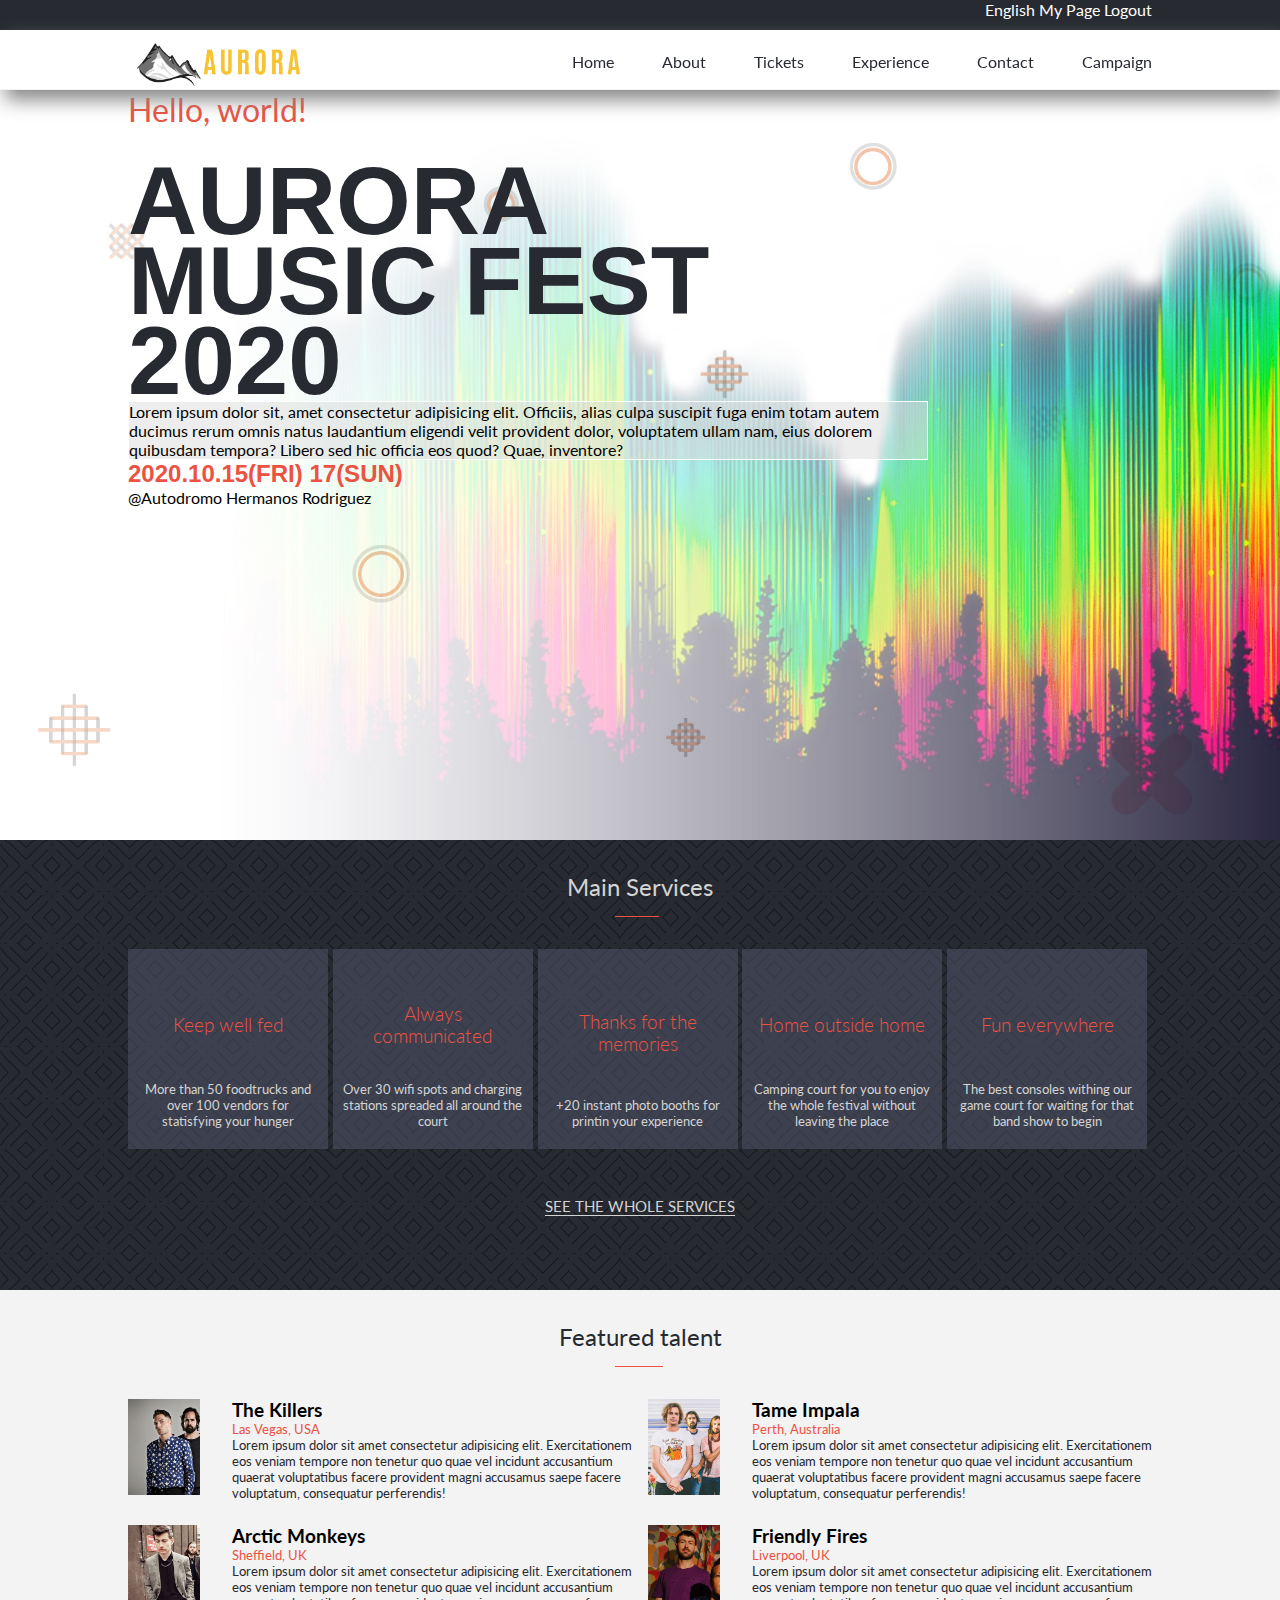
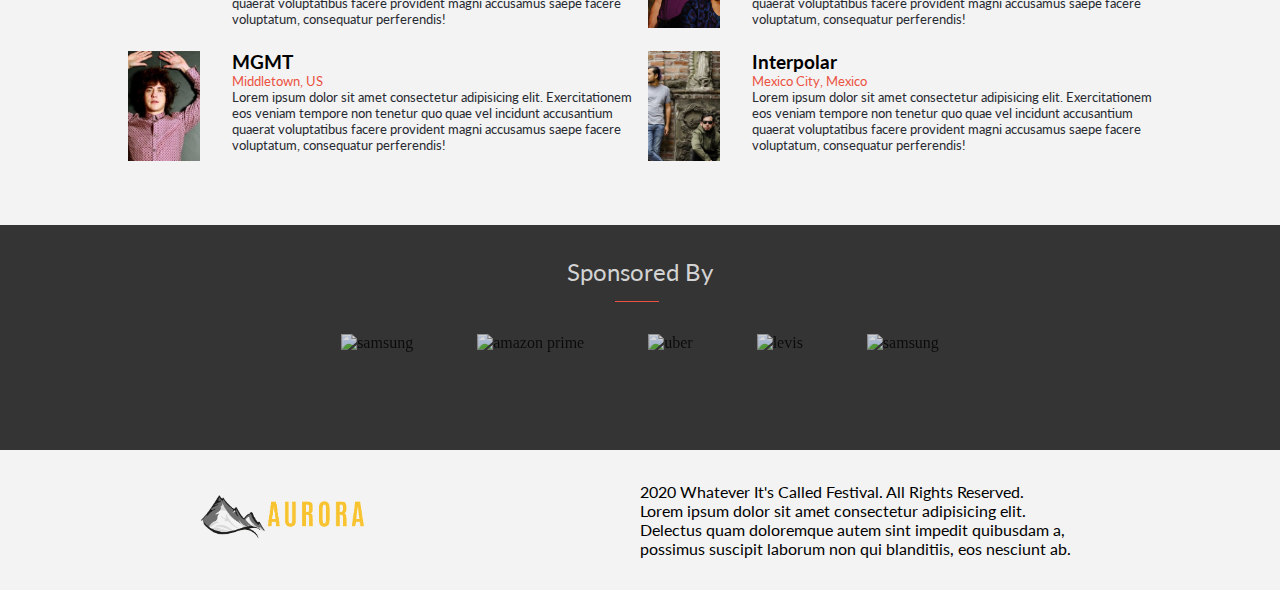
==== index.html @ 554eb553 "Adjusted bands images and sponsors div" ====
<!DOCTYPE html>
<html lang="en">

<head>
  <meta charset="UTF-8">
  <meta name="viewport" content="width=device-width, initial-scale=1.0">
  <link rel="stylesheet" href="https://cdnjs.cloudflare.com/ajax/libs/font-awesome/5.12.1/css/all.min.css"
    integrity="sha256-mmgLkCYLUQbXn0B1SRqzHar6dCnv9oZFPEC1g1cwlkk=" crossorigin="anonymous" />
  <link href="//db.onlinewebfonts.com/c/d14035f6b1afeabafbee4abb2ebf0fc6?family=COCOGOOSE" rel="stylesheet"
    type="text/css" />
  <link href="https://fonts.googleapis.com/css?family=Lato&display=swap" rel="stylesheet">
  <link rel="stylesheet" type="text/css" href="style.css">
  <title>Aurora 2020</title>
</head>

<body>
  <header>
    <div class="head-wrapper">
      <div class="socials">
        <i class="fab fa-facebook-f"></i>
        <i class="fab fa-twitter"></i>
      </div>
      <div class="links">
        <a href="#">English</a>
        <a href="#">My Page</a>
        <a href="#">Logout</a>
      </div>
    </div>
  </header>
  <nav class="navbar">
    <div class="nav-wrapper">
      <div class="logo">
        <img src="img/logo.png" alt="main logo" class="logo-img">
      </div>
      <div class="site-sections">
        <ul class="s-list">
          <li><a href="" class="sl-item">Home</a></li>
          <li><a href="" class="sl-item">About</a></li>
          <li><a href="" class="sl-item">Tickets</a></li>
          <li><a href="" class="sl-item">Experience</a></li>
          <li><a href="" class="sl-item">Contact</a></li>
          <li><a href="" class="sl-item">Campaign</a></li>
        </ul>
      </div>
    </div>
  </nav>
  <main>
    <section class="hero">
      <div class="hero-wrapper">
        <h3>Hello, world!</h3>
        <h1 class="big-text">AURORA MUSIC FEST 2020</h1>
        <div class="exp">
          <p>Lorem ipsum dolor sit, amet consectetur adipisicing elit. Officiis, alias culpa suscipit fuga enim totam
            autem ducimus rerum omnis natus laudantium eligendi velit provident dolor, voluptatem ullam nam, eius
            dolorem quibusdam tempora? Libero sed hic officia eos quod? Quae, inventore?</p>
        </div>
        <div class="date">
          <h2>2020.10.15(FRI) 17(SUN)</h2>
          <p>@Autodromo Hermanos Rodriguez</p>
        </div>
      </div>
    </section>

    <section class="program">
      <h3 class="program-title">Main Services</h3>
      <div class="boxes">
        <div class="box">
          <i class="fas fa-hamburger fa-3x"></i>
          <h3>Keep well fed</h3>
          <p>More than 50 foodtrucks and over 100 vendors for statisfying your hunger</p>
        </div>
        <div class="box">
          <i class="fas fa-wifi fa-3x"></i>
          <h3>Always communicated</h3>
          <p>Over 30 wifi spots and charging stations spreaded all around the court </p>
        </div>
        <div class="box">
          <i class="fas fa-camera-retro fa-3x"></i>
          <h3>Thanks for the memories</h3>
          <p>+20 instant photo booths for printin your experience</p>
        </div>
        <div class="box">
          <i class="fas fa-campground fa-3x"></i>
          <h3>Home outside home</h3>
          <p>Camping court for you to enjoy the whole festival without leaving the place</p>
        </div>
        <div class="box">
          <i class="fas fa-gamepad fa-3x"></i>
          <h3>Fun everywhere</h3>
          <p>The best consoles withing our game court for waiting for that band show to begin</p>
        </div>
      </div>
      <a href="#">SEE THE WHOLE SERVICES</a>
    </section>

    <section class="line-up">
      <div class="lineup-wrapper">
        <h3 class="program-title dark">Featured talent</h3>

        <div class="bands">

          <div class="band">
            <div class="band-imgwrapper">
              <img src="img/band1.jpg" alt="band1" class="band-img">
            </div>

            <div class="band-info">
              <h3>The Killers</h3>
              <p class="toptext">
                Las Vegas, USA
              </p>
              <p class="bottomtext">
                Lorem ipsum dolor sit amet consectetur adipisicing elit. Exercitationem eos veniam tempore non tenetur
                quo
                quae vel incidunt accusantium quaerat voluptatibus facere provident magni accusamus saepe facere
                voluptatum,
                consequatur perferendis!</p>
            </div>
          </div>

          <div class="band">
            <div class="band-imgwrapper">
              <img src="img/band2.jpg" alt="band2" class="band-img">
            </div>
            <div class="band-info">
              <h3>Tame Impala</h3>
              <p class="toptext">
                Perth, Australia
              </p>
              <p class="bottomtext">
                Lorem ipsum dolor sit amet consectetur adipisicing elit. Exercitationem eos veniam tempore non tenetur
                quo
                quae vel incidunt accusantium quaerat voluptatibus facere provident magni accusamus saepe facere
                voluptatum,
                consequatur perferendis!</p>
            </div>
          </div>

          <div class="band">
            <div class="band-imgwrapper">
              <img src="img/band3.jpg" alt="band3" class="band-img">
            </div>
            <div class="band-info">
              <h3>Arctic Monkeys</h3>
              <p class="toptext">
                Sheffield, UK
              </p>
              <p class="bottomtext">
                Lorem ipsum dolor sit amet consectetur adipisicing elit. Exercitationem eos veniam tempore non tenetur
                quo
                quae vel incidunt accusantium quaerat voluptatibus facere provident magni accusamus saepe facere
                voluptatum,
                consequatur perferendis!</p>
            </div>
          </div>

          <div class="band">
            <div class="band-imgwrapper">
              <img src="img/band4.jpg" alt="band4" class="band-img">
            </div>
            <div class="band-info">
              <h3>Friendly Fires</h3>
              <p class="toptext">
                Liverpool, UK
              </p>
              <p class="bottomtext">Lorem ipsum dolor sit amet consectetur adipisicing elit. Exercitationem eos veniam
                tempore non tenetur
                quo
                quae vel incidunt accusantium quaerat voluptatibus facere provident magni accusamus saepe facere
                voluptatum,
                consequatur perferendis!</p>
            </div>
          </div>

          <div class="band">
            <div class="band-imgwrapper">
              <img src="img/band5.jpg" alt="band4" class="band-img">
            </div>
            <div class="band-info">
              <h3>MGMT</h3>
              <p class="toptext">
                Middletown, US
              </p>
              <p class="bottomtext">
                Lorem ipsum dolor sit amet consectetur adipisicing elit. Exercitationem eos veniam tempore non tenetur
                quo
                quae vel incidunt accusantium quaerat voluptatibus facere provident magni accusamus saepe facere
                voluptatum,
                consequatur perferendis!</p>
            </div>
          </div>

          <div class="band">
            <div class="band-imgwrapper">
              <img src="img/band6.jpg" alt="band4" class="band-img">
            </div>
            <div class="band-info">
              <h3>Interpolar</h3>
              <p class="toptext">
                Mexico City, Mexico
              </p>
              <p class="bottomtext">
                Lorem ipsum dolor sit amet consectetur adipisicing elit. Exercitationem eos veniam tempore non tenetur
                quo
                quae vel incidunt accusantium quaerat voluptatibus facere provident magni accusamus saepe facere
                voluptatum,
                consequatur perferendis!</p>
            </div>
          </div>

        </div>

      </div>
    </section>

    <section class="sponsors">
      <div class="sponsors-wrapper">
        <h3 class="program-title">Sponsored By</h3>
        <ul class="sponsors-logos">
          <li><img src="https://cdncc19.s3.amazonaws.com/img/corona-capital-capitulo-10-samsung.png" alt="samsung"
              class="spon-logo"></li>
          <li><img src="https://cdncc19.s3.amazonaws.com/img/corona-capital-capitulo-10-amazon.png" alt="amazon prime"
              class="spon-logo"></li>
          <li><img src="https://cdncc19.s3.amazonaws.com/img/corona-capital-capitulo-10-uber.png" alt="uber"
              class="spon-logo"></li>
          <li><img src="https://cdncc19.s3.amazonaws.com/img/corona-capital-capitulo-10-levis.png" alt="levis"
              class="spon-logo"></li>
          <li><img src="https://cdncc19.s3.amazonaws.com/img/corona-capital-capitulo-10-vans.png" alt="samsung"
              class="spon-logo"></li>
        </ul>
      </div>
    </section>
  </main>

  <footer>
    <div class="footer-box">
      <div class="logo">
        <img src="img/logo.png" alt="main logo" class="logo-img">
      </div>
      <div class="footer-info">
        <p>2020 Whatever It's Called Festival. All Rights Reserved.</p>
        <p>Lorem ipsum dolor sit amet consectetur adipisicing elit. Delectus quam doloremque autem sint impedit
          quibusdam
          a, possimus suscipit laborum non qui blanditiis, eos nesciunt ab.
        </p>
      </div>
    </div>

  </footer>

</body>

</html>
---- style.css ----
@import url(//db.onlinewebfonts.com/c/d14035f6b1afeabafbee4abb2ebf0fc6?family=COCOGOOSE);

@font-face {
  font-family: "COCOGOOSE";
  src: url("//db.onlinewebfonts.com/t/d14035f6b1afeabafbee4abb2ebf0fc6.eot");
  src: url("//db.onlinewebfonts.com/t/d14035f6b1afeabafbee4abb2ebf0fc6.eot?#iefix") format("embedded-opentype"), url("//db.onlinewebfonts.com/t/d14035f6b1afeabafbee4abb2ebf0fc6.woff2") format("woff2"), url("//db.onlinewebfonts.com/t/d14035f6b1afeabafbee4abb2ebf0fc6.woff") format("woff"), url("//db.onlinewebfonts.com/t/d14035f6b1afeabafbee4abb2ebf0fc6.ttf") format("truetype"), url("//db.onlinewebfonts.com/t/d14035f6b1afeabafbee4abb2ebf0fc6.svg#COCOGOOSE") format("svg");
}

*,
*::before,
*::after {
  padding: 0;
  margin: 0;
  box-sizing: border-box;
}

h1,
h2 {
  font-family: COCOGOOSE, sans-serif;
}

h3,
p {
  font-family: 'Lato', sans-serif;
}

a {
  font-family: 'Lato', sans-serif;
  text-decoration: none;
}

ul {
  list-style-type: none;
}

/* https://www.freepik.com/free-photo/hand-crowd-disco_1419713.htm#page=1&query=music%20festival&position=4 */

header {
  background-color: #272a31;
  color: white;
  height: 30px;
}

.head-wrapper {
  width: 80%;
  margin: 0 auto;
  display: flex;
  justify-content: space-between;
  align-items: center;
}

.links a {
  text-decoration: none;
  color: white;
}

/* Navbar */

.navbar {
  background-color: rgb(255, 255, 255);
  height: 60px;
  position: sticky;
  top: 0;
  border-bottom: 1px solid rgb(241, 241, 241);
  box-shadow: 5px 10px 18px #888;
  z-index: 1;
}

.nav-wrapper {
  width: 80%;
  margin: 0 auto;
  display: flex;
  justify-content: space-between;
}

.s-list {
  display: flex;
}

.s-list li {
  margin-left: 3rem;
  margin-top: 1.4rem;
}

.s-list a {
  color: #272a31;
}

.logo {
  width: 180px;
  height: auto;
}

.logo-img {
  width: 100%;
}

/* Hero */

.hero {
  background-image: url(img/hero5.jpg);
  background-repeat: no-repeat;
  background-size: cover;
  background-position: center;
  height: 750px;
}

.hero-wrapper {
  width: 80%;
  height: inherit;
  margin: 0 auto;
}

.hero-wrapper h3 {
  color: #ec5242;
  font-size: 2rem;
  font-weight: 400;
  margin-bottom: 2rem;
}

.big-text {
  color: #272a31;
  font-size: 6rem;
  line-height: 5rem;
  max-width: 700px;
}

.exp {
  border: 1px solid white;
  background-color: rgba(219, 219, 219, 0.5);
  max-width: 800px;
}

.date h2 {
  color: #ec5242;
}

/* Program */

.program {
  background-image: url(img/programbg.jpg);
  min-height: 50vh;
  display: flex;
  flex-direction: column;
  align-items: center;
}

.program a {
  color: #d3d3d3;
  border-bottom: 1px solid #d3d3d3;
  padding-top: 1rem;
  font-size: 15px;
  margin-bottom: 2rem;
}

.program-title {
  color: #d3d3d3;
  padding-bottom: 1rem;
  position: relative;
  font-size: 1.5rem;
  font-weight: 400;
  padding-top: 2rem;
}

.program-title::before {
  content: "";
  position: absolute;
  bottom: 0;
  left: 3rem;
  height: 1px;
  width: 30%;  /* or 100px */
  border-bottom: 1px solid #ec5242;
}

.boxes {
  width: 80%;
  margin: 0 auto;
  display: grid;
  grid-template-columns: repeat(5, 1fr);
  justify-content: space-between;
  padding: 2rem 0;
}

.box {
  display: flex;
  flex-direction: column;
  align-items: center;
  justify-content: space-between;
  text-align: center;
  background-color: rgba(84, 88, 110, 0.5);
  height: 200px;
  max-width: 200px;
  padding: 20px 10px;
}

.box h3 {
  color: #ec5242;
  font-weight: 300;
}

.box i {
  color: white;
}

.box p {
  font-size: 0.8rem;
  color: #d3d3d3;
}

/* Line up */

.line-up {
  background-color: #f3f3f3;
}

.program-title.dark {
  color: #272a31;
}

.program-title.dark::before {
  left: 3.5rem;
}

.lineup-wrapper {
  width: 80%;
  margin: 0 auto;
  display: flex;
  flex-direction: column;
  align-items: center;
  justify-content: space-around;
  padding-bottom: 2rem;
}

.bands {
  padding: 2rem 0;
  display: grid;
  grid-template-columns: 1fr 1fr;
  grid-gap: 1rem;
}

.band {
  display: flex;
  justify-content: space-between;
}

.band-imgwrapper {
  height: 110px;
  width: 100px;
  overflow: hidden;
}

.band-img {
  width: 200%;
}

.band-info {
  max-width: 400px;
  margin-left: 2rem;
}

.toptext {
  color: #ec5242;
  font-size: 0.8rem;
}

.bottomtext {
  color: #272a31;
  font-size: 0.8rem;
}

/* Sponsors */

.sponsors {
  background-color: #353434;
}

.sponsors-wrapper {
  width: 80%;
  margin: 0 auto;
  height: 25vh;
  padding-bottom: 2rem;
  display: flex;
  flex-direction: column;
  align-items: center;
}

.sponsors-logos {
  padding-top: 2rem;
  display: flex;
}

.spon-logo {
  width: 100px;
  filter: opacity(80%);
  margin: 0 2rem;
}

/* Footer */

footer {
  background-color: #f3f3f3;
}

.footer-box {
  width: 70%;
  margin: 0 auto;
  display: flex;
  justify-content: space-between;
  padding: 2rem 0;
}

.footer-info {
  width: 50%;
}
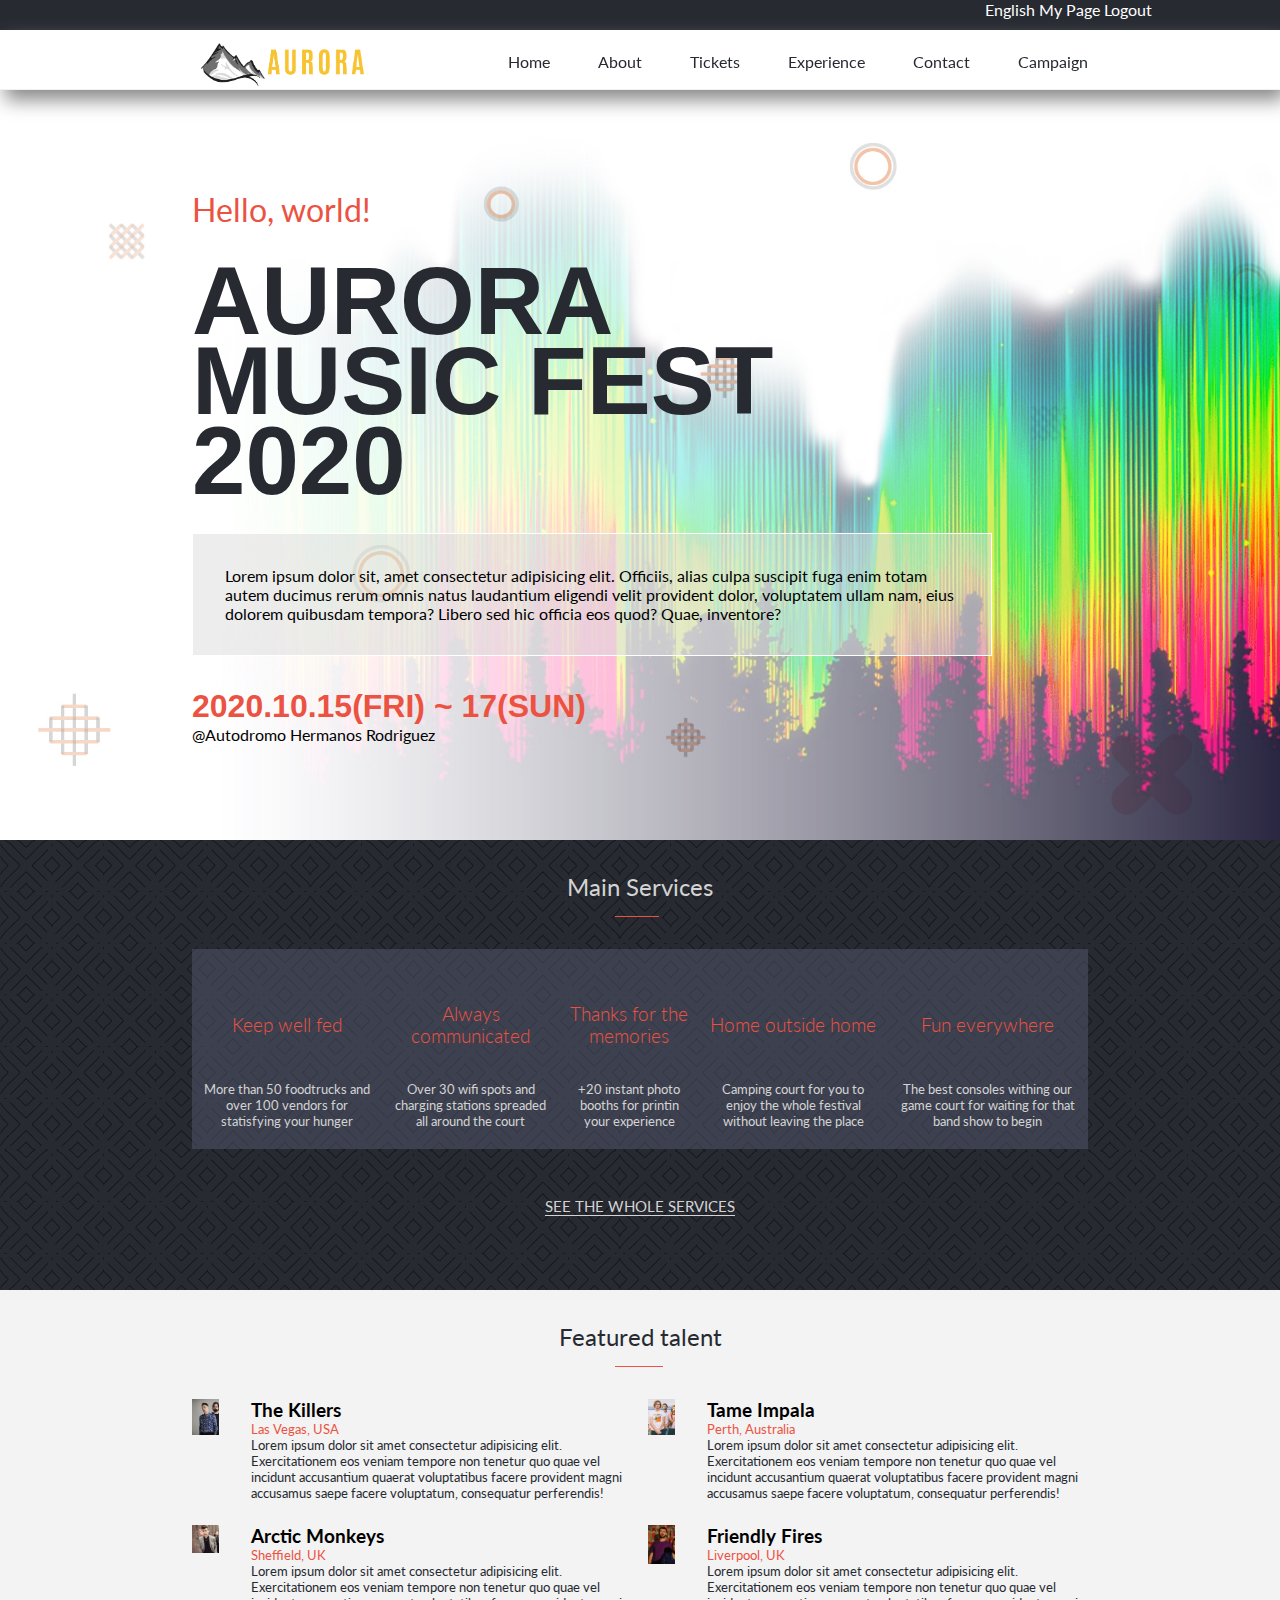
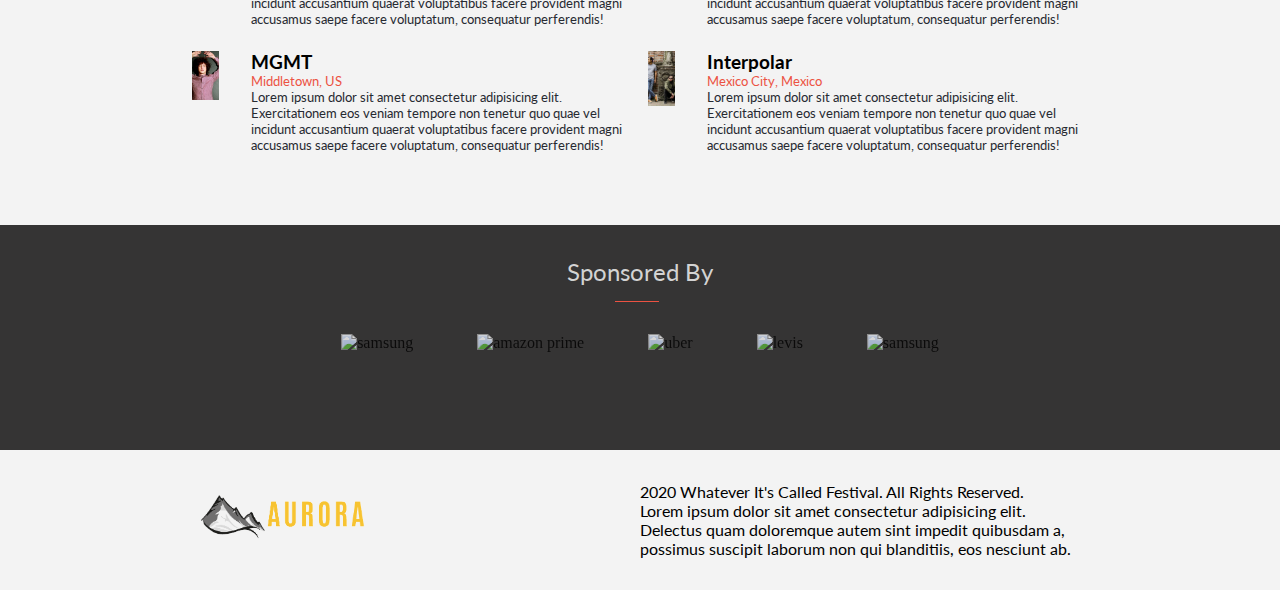
==== commit c9e8e785: "Adjusted hero elements positioning" ====
--- a/index.html
+++ b/index.html
@@ -47,16 +47,18 @@
   <main>
     <section class="hero">
       <div class="hero-wrapper">
-        <h3>Hello, world!</h3>
-        <h1 class="big-text">AURORA MUSIC FEST 2020</h1>
-        <div class="exp">
-          <p>Lorem ipsum dolor sit, amet consectetur adipisicing elit. Officiis, alias culpa suscipit fuga enim totam
-            autem ducimus rerum omnis natus laudantium eligendi velit provident dolor, voluptatem ullam nam, eius
-            dolorem quibusdam tempora? Libero sed hic officia eos quod? Quae, inventore?</p>
-        </div>
-        <div class="date">
-          <h2>2020.10.15(FRI) 17(SUN)</h2>
-          <p>@Autodromo Hermanos Rodriguez</p>
+        <div class="hero-inner">
+          <h3>Hello, world!</h3>
+          <h1 class="big-text">AURORA MUSIC FEST 2020</h1>
+          <div class="exp">
+            <p>Lorem ipsum dolor sit, amet consectetur adipisicing elit. Officiis, alias culpa suscipit fuga enim totam
+              autem ducimus rerum omnis natus laudantium eligendi velit provident dolor, voluptatem ullam nam, eius
+              dolorem quibusdam tempora? Libero sed hic officia eos quod? Quae, inventore?</p>
+          </div>
+          <div class="date">
+            <h2>2020.10.15(FRI) ~ 17(SUN)</h2>
+            <p>@Autodromo Hermanos Rodriguez</p>
+          </div>
         </div>
       </div>
     </section>
--- a/style.css
+++ b/style.css
@@ -67,7 +67,7 @@
 }
 
 .nav-wrapper {
-  width: 80%;
+  width: 70%;
   margin: 0 auto;
   display: flex;
   justify-content: space-between;
@@ -106,9 +106,15 @@
 }
 
 .hero-wrapper {
-  width: 80%;
+  width: 70%;
   height: inherit;
   margin: 0 auto;
+  position: relative;
+}
+
+.hero-inner {
+  position: absolute;
+  bottom: 6rem;
 }
 
 .hero-wrapper h3 {
@@ -119,6 +125,7 @@
 }
 
 .big-text {
+  margin: 2rem 0;
   color: #272a31;
   font-size: 6rem;
   line-height: 5rem;
@@ -129,10 +136,13 @@
   border: 1px solid white;
   background-color: rgba(219, 219, 219, 0.5);
   max-width: 800px;
+  margin: 2rem 0;
+  padding: 2rem;
 }
 
 .date h2 {
   color: #ec5242;
+  font-size: 2rem;
 }
 
 /* Program */
@@ -173,10 +183,9 @@
 }
 
 .boxes {
-  width: 80%;
-  margin: 0 auto;
-  display: grid;
-  grid-template-columns: repeat(5, 1fr);
+  width: 70%;
+  margin: 0 auto;
+  display: flex;
   justify-content: space-between;
   padding: 2rem 0;
 }
@@ -222,7 +231,7 @@
 }
 
 .lineup-wrapper {
-  width: 80%;
+  width: 70%;
   margin: 0 auto;
   display: flex;
   flex-direction: column;
@@ -275,7 +284,7 @@
 }
 
 .sponsors-wrapper {
-  width: 80%;
+  width: 70%;
   margin: 0 auto;
   height: 25vh;
   padding-bottom: 2rem;
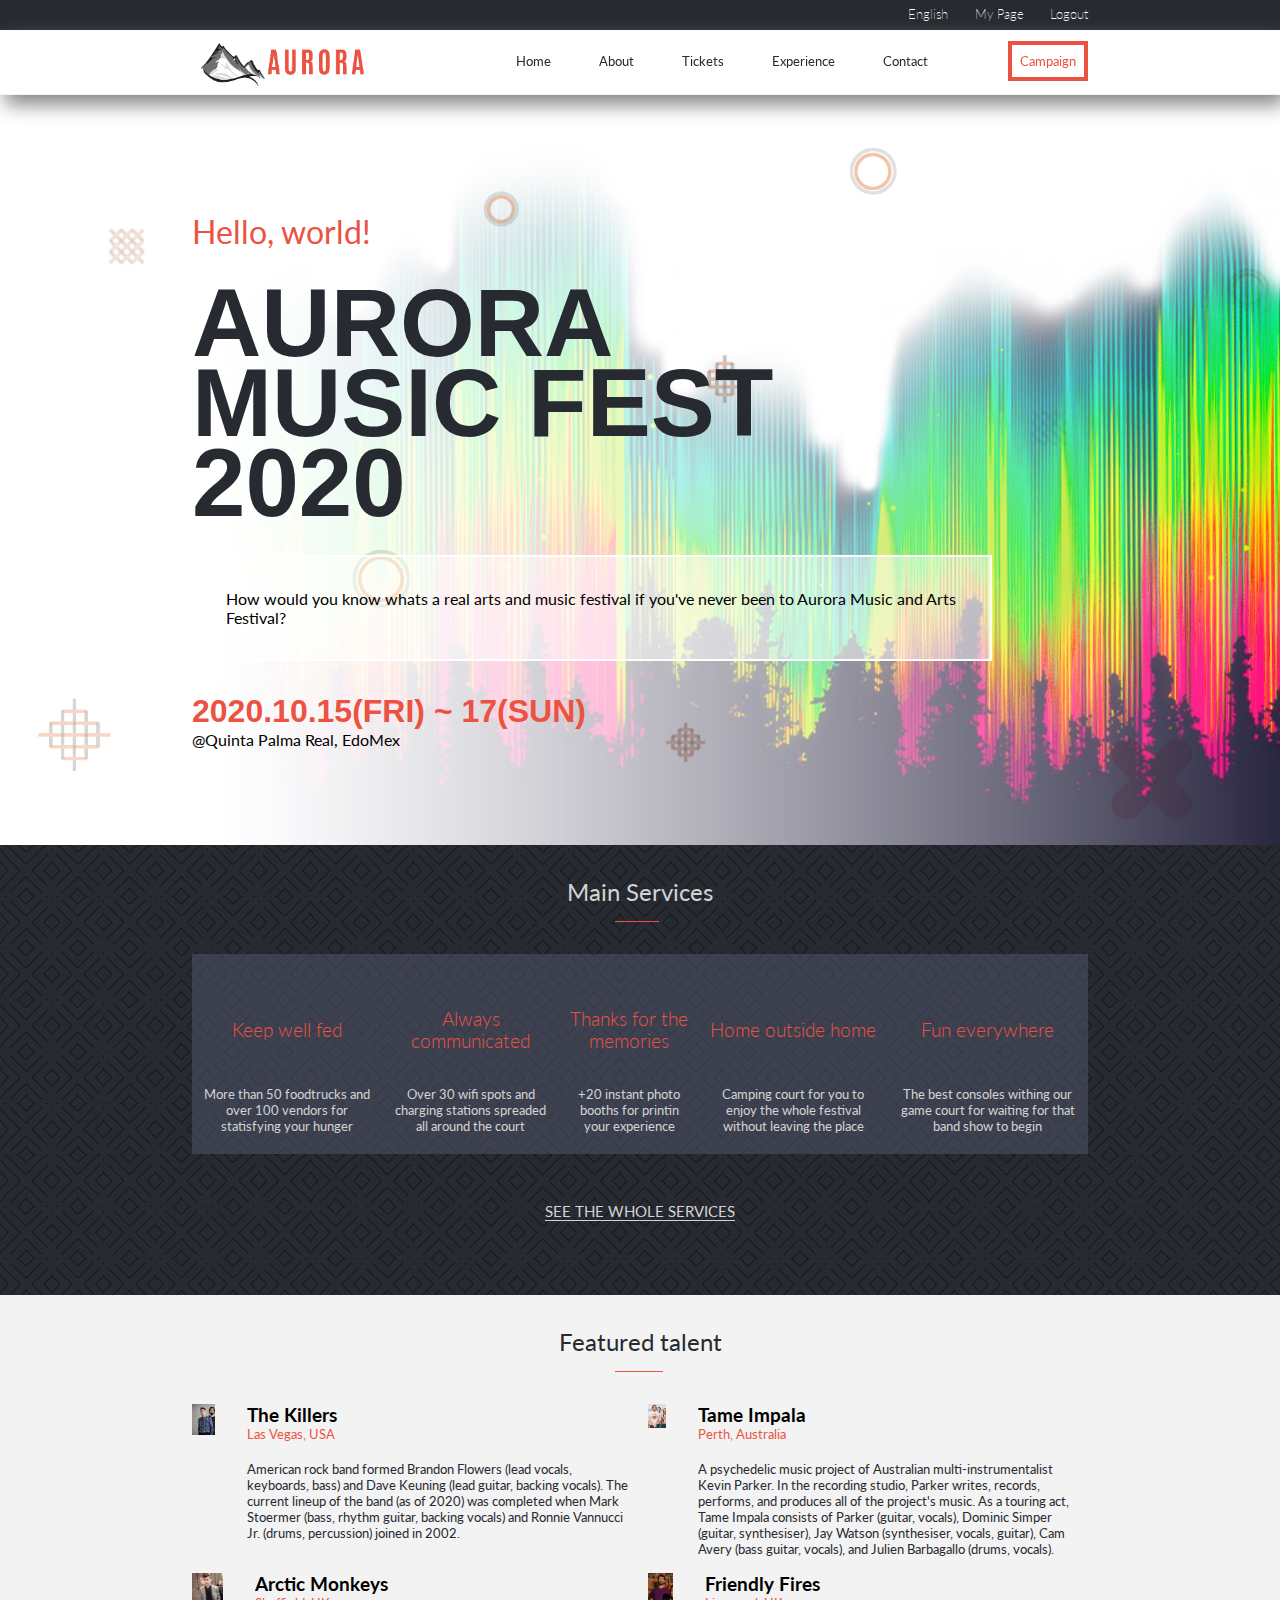
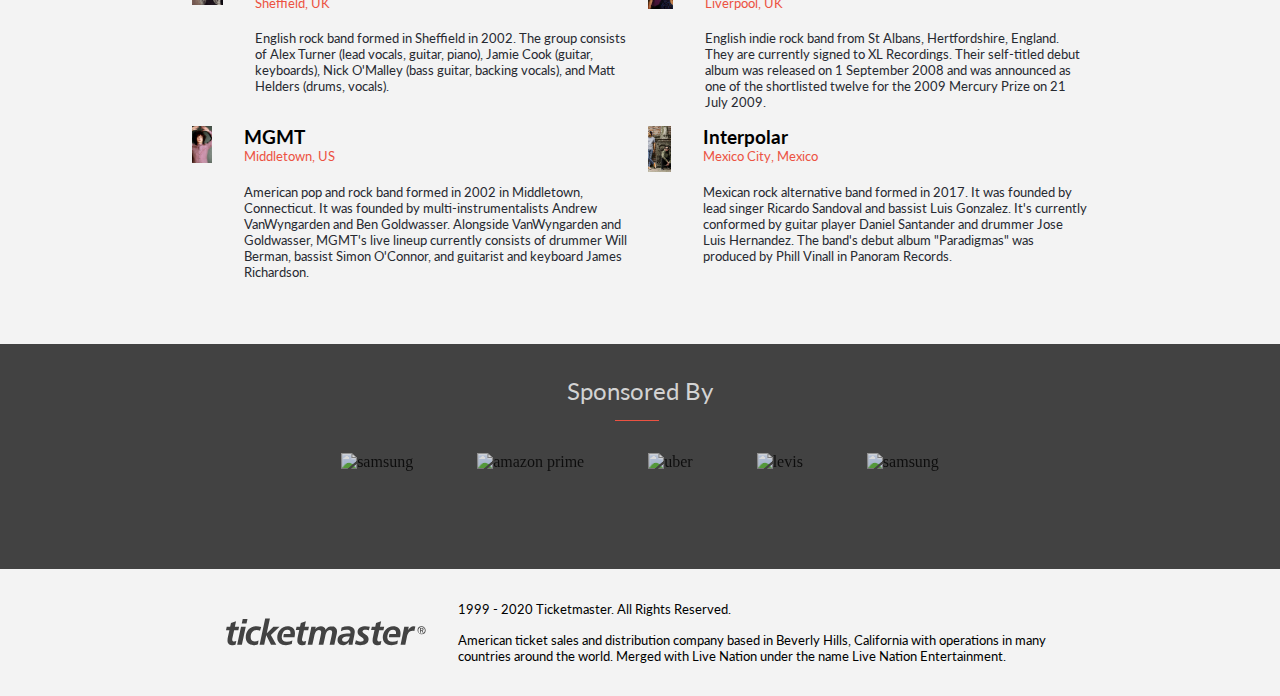
==== commit e7ce22a4: "Finished main page desktop size" ====
--- a/index.html
+++ b/index.html
@@ -16,14 +16,14 @@
 <body>
   <header>
     <div class="head-wrapper">
-      <div class="socials">
-        <i class="fab fa-facebook-f"></i>
-        <i class="fab fa-twitter"></i>
-      </div>
       <div class="links">
         <a href="#">English</a>
         <a href="#">My Page</a>
         <a href="#">Logout</a>
+      </div>
+      <div class="socials">
+        <i class="fab fa-facebook-f"></i>
+        <i class="fab fa-twitter"></i>
       </div>
     </div>
   </header>
@@ -37,9 +37,9 @@
           <li><a href="" class="sl-item">Home</a></li>
           <li><a href="" class="sl-item">About</a></li>
           <li><a href="" class="sl-item">Tickets</a></li>
-          <li><a href="" class="sl-item">Experience</a></li>
-          <li><a href="" class="sl-item">Contact</a></li>
-          <li><a href="" class="sl-item">Campaign</a></li>
+          <li><a href="#" class="sl-item">Experience</a></li>
+          <li><a href="#" class="sl-item">Contact</a></li>
+          <li><a href="#" class="sl-item campaign">Campaign</a></li>
         </ul>
       </div>
     </div>
@@ -51,13 +51,12 @@
           <h3>Hello, world!</h3>
           <h1 class="big-text">AURORA MUSIC FEST 2020</h1>
           <div class="exp">
-            <p>Lorem ipsum dolor sit, amet consectetur adipisicing elit. Officiis, alias culpa suscipit fuga enim totam
-              autem ducimus rerum omnis natus laudantium eligendi velit provident dolor, voluptatem ullam nam, eius
-              dolorem quibusdam tempora? Libero sed hic officia eos quod? Quae, inventore?</p>
+            <p>How would you know whats a real arts and music festival if you've never been to Aurora Music and Arts
+              Festival?</p>
           </div>
           <div class="date">
             <h2>2020.10.15(FRI) ~ 17(SUN)</h2>
-            <p>@Autodromo Hermanos Rodriguez</p>
+            <p>@Quinta Palma Real, EdoMex </p>
           </div>
         </div>
       </div>
@@ -112,11 +111,10 @@
                 Las Vegas, USA
               </p>
               <p class="bottomtext">
-                Lorem ipsum dolor sit amet consectetur adipisicing elit. Exercitationem eos veniam tempore non tenetur
-                quo
-                quae vel incidunt accusantium quaerat voluptatibus facere provident magni accusamus saepe facere
-                voluptatum,
-                consequatur perferendis!</p>
+                American rock band formed Brandon Flowers (lead vocals,
+                keyboards, bass) and Dave Keuning (lead guitar, backing vocals). The current lineup of the band (as of
+                2020) was completed when Mark Stoermer (bass, rhythm guitar, backing vocals) and Ronnie Vannucci Jr.
+                (drums, percussion) joined in 2002.</p>
             </div>
           </div>
 
@@ -130,11 +128,11 @@
                 Perth, Australia
               </p>
               <p class="bottomtext">
-                Lorem ipsum dolor sit amet consectetur adipisicing elit. Exercitationem eos veniam tempore non tenetur
-                quo
-                quae vel incidunt accusantium quaerat voluptatibus facere provident magni accusamus saepe facere
-                voluptatum,
-                consequatur perferendis!</p>
+                A psychedelic music project of Australian multi-instrumentalist Kevin Parker. In the recording
+                studio, Parker writes, records, performs, and produces all of the project's music. As a touring act,
+                Tame Impala consists of Parker (guitar, vocals), Dominic Simper (guitar, synthesiser), Jay Watson
+                (synthesiser, vocals, guitar), Cam Avery (bass guitar, vocals), and Julien Barbagallo (drums, vocals).
+              </p>
             </div>
           </div>
 
@@ -148,11 +146,9 @@
                 Sheffield, UK
               </p>
               <p class="bottomtext">
-                Lorem ipsum dolor sit amet consectetur adipisicing elit. Exercitationem eos veniam tempore non tenetur
-                quo
-                quae vel incidunt accusantium quaerat voluptatibus facere provident magni accusamus saepe facere
-                voluptatum,
-                consequatur perferendis!</p>
+                English rock band formed in Sheffield in 2002. The group consists of Alex Turner (lead vocals, guitar,
+                piano), Jamie Cook (guitar, keyboards), Nick O'Malley (bass guitar, backing vocals), and Matt Helders
+                (drums, vocals).</p>
             </div>
           </div>
 
@@ -165,12 +161,11 @@
               <p class="toptext">
                 Liverpool, UK
               </p>
-              <p class="bottomtext">Lorem ipsum dolor sit amet consectetur adipisicing elit. Exercitationem eos veniam
-                tempore non tenetur
-                quo
-                quae vel incidunt accusantium quaerat voluptatibus facere provident magni accusamus saepe facere
-                voluptatum,
-                consequatur perferendis!</p>
+              <p class="bottomtext">
+                English indie rock band from St Albans, Hertfordshire, England. They are currently signed to XL
+                Recordings. Their self-titled debut album was released on 1 September 2008 and was announced as one
+                of the shortlisted twelve for the 2009 Mercury Prize on 21 July 2009.
+              </p>
             </div>
           </div>
 
@@ -184,11 +179,10 @@
                 Middletown, US
               </p>
               <p class="bottomtext">
-                Lorem ipsum dolor sit amet consectetur adipisicing elit. Exercitationem eos veniam tempore non tenetur
-                quo
-                quae vel incidunt accusantium quaerat voluptatibus facere provident magni accusamus saepe facere
-                voluptatum,
-                consequatur perferendis!</p>
+                American pop and rock band formed in 2002 in Middletown, Connecticut. It was founded by
+                multi-instrumentalists Andrew VanWyngarden and Ben Goldwasser. Alongside VanWyngarden and Goldwasser,
+                MGMT's live lineup currently consists of drummer Will Berman, bassist Simon O'Connor, and guitarist and
+                keyboard James Richardson.</p>
             </div>
           </div>
 
@@ -202,11 +196,10 @@
                 Mexico City, Mexico
               </p>
               <p class="bottomtext">
-                Lorem ipsum dolor sit amet consectetur adipisicing elit. Exercitationem eos veniam tempore non tenetur
-                quo
-                quae vel incidunt accusantium quaerat voluptatibus facere provident magni accusamus saepe facere
-                voluptatum,
-                consequatur perferendis!</p>
+                Mexican rock alternative band formed in 2017. It was founded by lead singer Ricardo Sandoval and bassist Luis Gonzalez.
+                It's currently conformed by guitar player Daniel Santander and drummer Jose Luis Hernandez. The band's debut album "Paradigmas" was
+                produced by Phill Vinall in Panoram Records.
+              </p>
             </div>
           </div>
 
@@ -236,14 +229,16 @@
 
   <footer>
     <div class="footer-box">
-      <div class="logo">
-        <img src="img/logo.png" alt="main logo" class="logo-img">
+      <div class="footer-logo">
+        <svg xmlns="http://www.w3.org/2000/svg" viewBox="0 0 135 24">
+          <path
+            d="M41.57 6.27c-4.02 0-6.97 3.63-6.97 7.4 0 3.62 2.38 5.32 5.9 5.32 1.3 0 2.66-.3 3.9-.68l.4-2.5a8.98 8.98 0 0 1-3.75.86c-2.04 0-3.23-.71-3.39-2.62l-.02-.34v-.1a6.46 6.46 0 0 1 .52-2.41c.61-1.55 1.48-2.62 3.36-2.62 1.33 0 2.02.73 2.02 2.03 0 .28-.02.54-.07.83H39.1a7.57 7.57 0 0 0-.34 2.17h7.5c.2-.9.32-1.8.32-2.72 0-3.09-2-4.62-5.02-4.62zm-5.4.28h-4.15l-4.44 4.41h-.05L29.65 1h-3.19l-3.78 17.7h3.11l1.38-6.44h.05l3.16 6.45h3.6l-3.7-6.62 5.88-5.54zm15.16 8.8a5 5 0 0 1 .15-1.18l1.16-5.3h2.86l.5-2.32h-2.86l.79-3.61-3.42 1.1-.55 2.5h-2.3l-.51 2.32h2.3l-.9 4.11c-.2.97-.4 1.89-.4 2.83 0 2.34 1.52 3.2 3.69 3.2.54 0 1.16-.18 1.7-.3l.56-2.45a4.28 4.28 0 0 1-1.55.28c-.72 0-1.22-.44-1.22-1.18zm-47.14 0c0-.47.07-.9.14-1.18l1.16-5.3h2.86l.5-2.32H5.99l.79-3.61-3.43 1.1-.54 2.5H.5L0 8.87h2.3l-.9 4.11c-.21.97-.4 1.89-.4 2.83C1 18.14 2.52 19 4.69 19c.54 0 1.16-.18 1.7-.3l.56-2.45a4.27 4.27 0 0 1-1.55.28c-.71 0-1.22-.44-1.22-1.18zm12.48-1.98c0-2.29 1.42-4.65 3.97-4.65.88 0 1.7.21 2.33.62l.78-2.6a11.4 11.4 0 0 0-3.19-.47c-4.4 0-7.22 3.23-7.22 7.48 0 3.14 2.04 5.24 5.2 5.24 1.05 0 2.1-.1 3.07-.57l.36-2.5c-.83.4-1.81.61-2.6.61-2.18 0-2.7-1.58-2.7-3.16zM14.5 1.31h-3.19l-.67 3.02h3.2l.66-3.02zm-4.36 5.24L7.54 18.7h3.19l2.61-12.16h-3.19zm72.06-.27c-1.43 0-2.81.26-4.17.73l-.45 2.53a9.48 9.48 0 0 1 4.02-.95c1.12 0 2.45.35 2.45 1.58 0 .36 0 .71-.1 1.04h-1.11c-3 0-7.52.3-7.52 4.32 0 2.24 1.57 3.47 3.78 3.47 1.76 0 2.86-.78 3.95-2.15h.05l-.33 1.87h2.68c.29-2.3 1.5-7.06 1.5-8.7 0-2.85-2.3-3.74-4.75-3.74zM80 16.68c-.82 0-1.62-.42-1.62-1.27 0-2.05 2.56-2.31 4.1-2.31h1.13c-.5 1.96-1.24 3.58-3.61 3.58zM71.6 6.27c-1.72 0-3.5.73-4.31 2.31h-.05c-.17-1.47-1.67-2.31-3.12-2.31-1.5 0-2.9.66-3.75 1.9h-.05l.29-1.62h-2.98l-.26 1.35-2.23 10.8h3.18l1.26-5.78c.4-1.63 1-4.2 3.16-4.2.82 0 1.5.57 1.5 1.46 0 .74-.23 1.87-.4 2.6l-1.28 5.93h3.18L67 12.92c.4-1.65.95-4.2 3.17-4.2.8 0 1.5.57 1.5 1.46 0 .74-.24 1.87-.4 2.6l-1.3 5.93h3.2l1.27-5.81c.27-1 .55-2.22.55-3.3a3.4 3.4 0 0 0-3.4-3.33zm41.24 0c-4.02 0-6.97 3.63-6.97 7.4 0 3.62 2.38 5.32 5.9 5.32 1.3 0 2.66-.3 3.9-.68l.4-2.5a9 9 0 0 1-3.75.86c-2.04 0-3.23-.71-3.38-2.62-.01-.12-.03-.22-.03-.34v-.1c.02-.84.2-1.66.53-2.41.6-1.55 1.47-2.62 3.35-2.62 1.33 0 2.02.73 2.02 2.03 0 .28-.02.54-.07.83h-4.36a7.57 7.57 0 0 0-.34 2.17h7.5c.2-.9.32-1.8.32-2.72 0-3.09-2-4.62-5.02-4.62zm10.18 2.57h-.05l.43-2.3h-3.05l-.28 1.64-2.19 10.53h3.19l1.14-5.46c.4-1.96 1.5-3.96 3.76-3.96.4 0 .85.07 1.2.19l.68-3.1a4.9 4.9 0 0 0-1.22-.11c-1.47 0-3.04 1.25-3.61 2.57zm-20.87 6.51c0-.47.07-.9.14-1.18l1.17-5.3h2.85l.5-2.32h-2.85l.78-3.61-3.42 1.1-.55 2.5h-2.3l-.5 2.32h2.3l-.9 4.11c-.22.97-.4 1.89-.4 2.83 0 2.34 1.52 3.2 3.68 3.2.55 0 1.17-.18 1.71-.3l.55-2.45c-.4.17-.98.28-1.55.28-.71 0-1.21-.44-1.21-1.18zm-13.31-5.21c0 3.04 4.13 3.23 4.13 5.2 0 .98-1.12 1.33-2.19 1.33a6.01 6.01 0 0 1-3.04-.94l-.7 2.53a8.8 8.8 0 0 0 3.74.73c2.74 0 5.52-.95 5.52-4.1 0-2.98-4.14-3.55-4.14-5.08 0-.97 1.19-1.23 2.14-1.23.9 0 1.79.26 2.13.44l.69-2.38a13.27 13.27 0 0 0-2.98-.37c-2.53 0-5.3 1.01-5.3 3.87zm43.23-3.86A2.74 2.74 0 0 0 129.33 9c0 1.5 1.23 2.72 2.74 2.72A2.73 2.73 0 0 0 134.81 9c0-1.5-1.23-2.72-2.74-2.72zm.01 5.04A2.23 2.23 0 0 1 129.86 9c0-1.3.95-2.31 2.22-2.31 1.26 0 2.21 1.01 2.21 2.31s-.95 2.32-2.2 2.32zm1.28-3.02c0-.6-.36-.9-1.1-.9h-1.23v3.2h.52V9.17h.44l.9 1.41h.55l-.91-1.4c.5 0 .83-.38.83-.89zm-1.81.48V7.8h.62c.34 0 .66.1.66.47 0 .41-.26.5-.66.5h-.62z" />
+        </svg>
       </div>
       <div class="footer-info">
-        <p>2020 Whatever It's Called Festival. All Rights Reserved.</p>
-        <p>Lorem ipsum dolor sit amet consectetur adipisicing elit. Delectus quam doloremque autem sint impedit
-          quibusdam
-          a, possimus suscipit laborum non qui blanditiis, eos nesciunt ab.
+        <p>1999 - 2020 Ticketmaster. All Rights Reserved.</p><br>
+        <p>American ticket sales and distribution company based in Beverly Hills, California with operations in many
+          countries around the world. Merged with Live Nation under the name Live Nation Entertainment.
         </p>
       </div>
     </div>
--- a/style.css
+++ b/style.css
@@ -42,23 +42,39 @@
 }
 
 .head-wrapper {
-  width: 80%;
-  margin: 0 auto;
-  display: flex;
-  justify-content: space-between;
-  align-items: center;
+  width: 70%;
+  margin: 0 auto;
+  padding-top: 0.4rem;
 }
 
 .links a {
   text-decoration: none;
   color: white;
+  font-size: 0.8rem;
+  font-weight: 200;
+}
+
+.socials {
+  float: right;
+  margin: 0 2rem;
+}
+
+.socials i {
+  padding: 0 5px;
+}
+
+.links {
+  width: 180px;
+  float: right;
+  display: flex;
+  justify-content: space-between;
 }
 
 /* Navbar */
 
 .navbar {
   background-color: rgb(255, 255, 255);
-  height: 60px;
+  height: 65px;
   position: sticky;
   top: 0;
   border-bottom: 1px solid rgb(241, 241, 241);
@@ -84,6 +100,14 @@
 
 .s-list a {
   color: #272a31;
+  font-size: 0.8rem;
+}
+
+.sl-item.campaign {
+  border: 4px solid #ec5242;
+  color: #ec5242;
+  padding: 8px;
+  margin-left: 2rem;
 }
 
 .logo {
@@ -133,8 +157,8 @@
 }
 
 .exp {
-  border: 1px solid white;
-  background-color: rgba(219, 219, 219, 0.5);
+  border: 2px solid white;
+  background-color: rgba(255, 255, 255, 0.5);
   max-width: 800px;
   margin: 2rem 0;
   padding: 2rem;
@@ -253,7 +277,7 @@
 }
 
 .band-imgwrapper {
-  height: 110px;
+  height: 120px;
   width: 100px;
   overflow: hidden;
 }
@@ -275,12 +299,13 @@
 .bottomtext {
   color: #272a31;
   font-size: 0.8rem;
+  padding-top: 1.2rem;
 }
 
 /* Sponsors */
 
 .sponsors {
-  background-color: #353434;
+  background-color: #424242;
 }
 
 .sponsors-wrapper {
@@ -299,7 +324,7 @@
 }
 
 .spon-logo {
-  width: 100px;
+  width: 150px;
   filter: opacity(80%);
   margin: 0 2rem;
 }
@@ -314,10 +339,18 @@
   width: 70%;
   margin: 0 auto;
   display: flex;
-  justify-content: space-between;
+  justify-content: center;
   padding: 2rem 0;
 }
 
+.footer-logo {
+  padding-top: 1rem;
+  width: 200px;
+  fill: #424242;
+}
+
 .footer-info {
-  width: 50%;
-}
+  width: 70%;
+  padding-left: 2rem;
+  font-size: 0.8rem;
+}
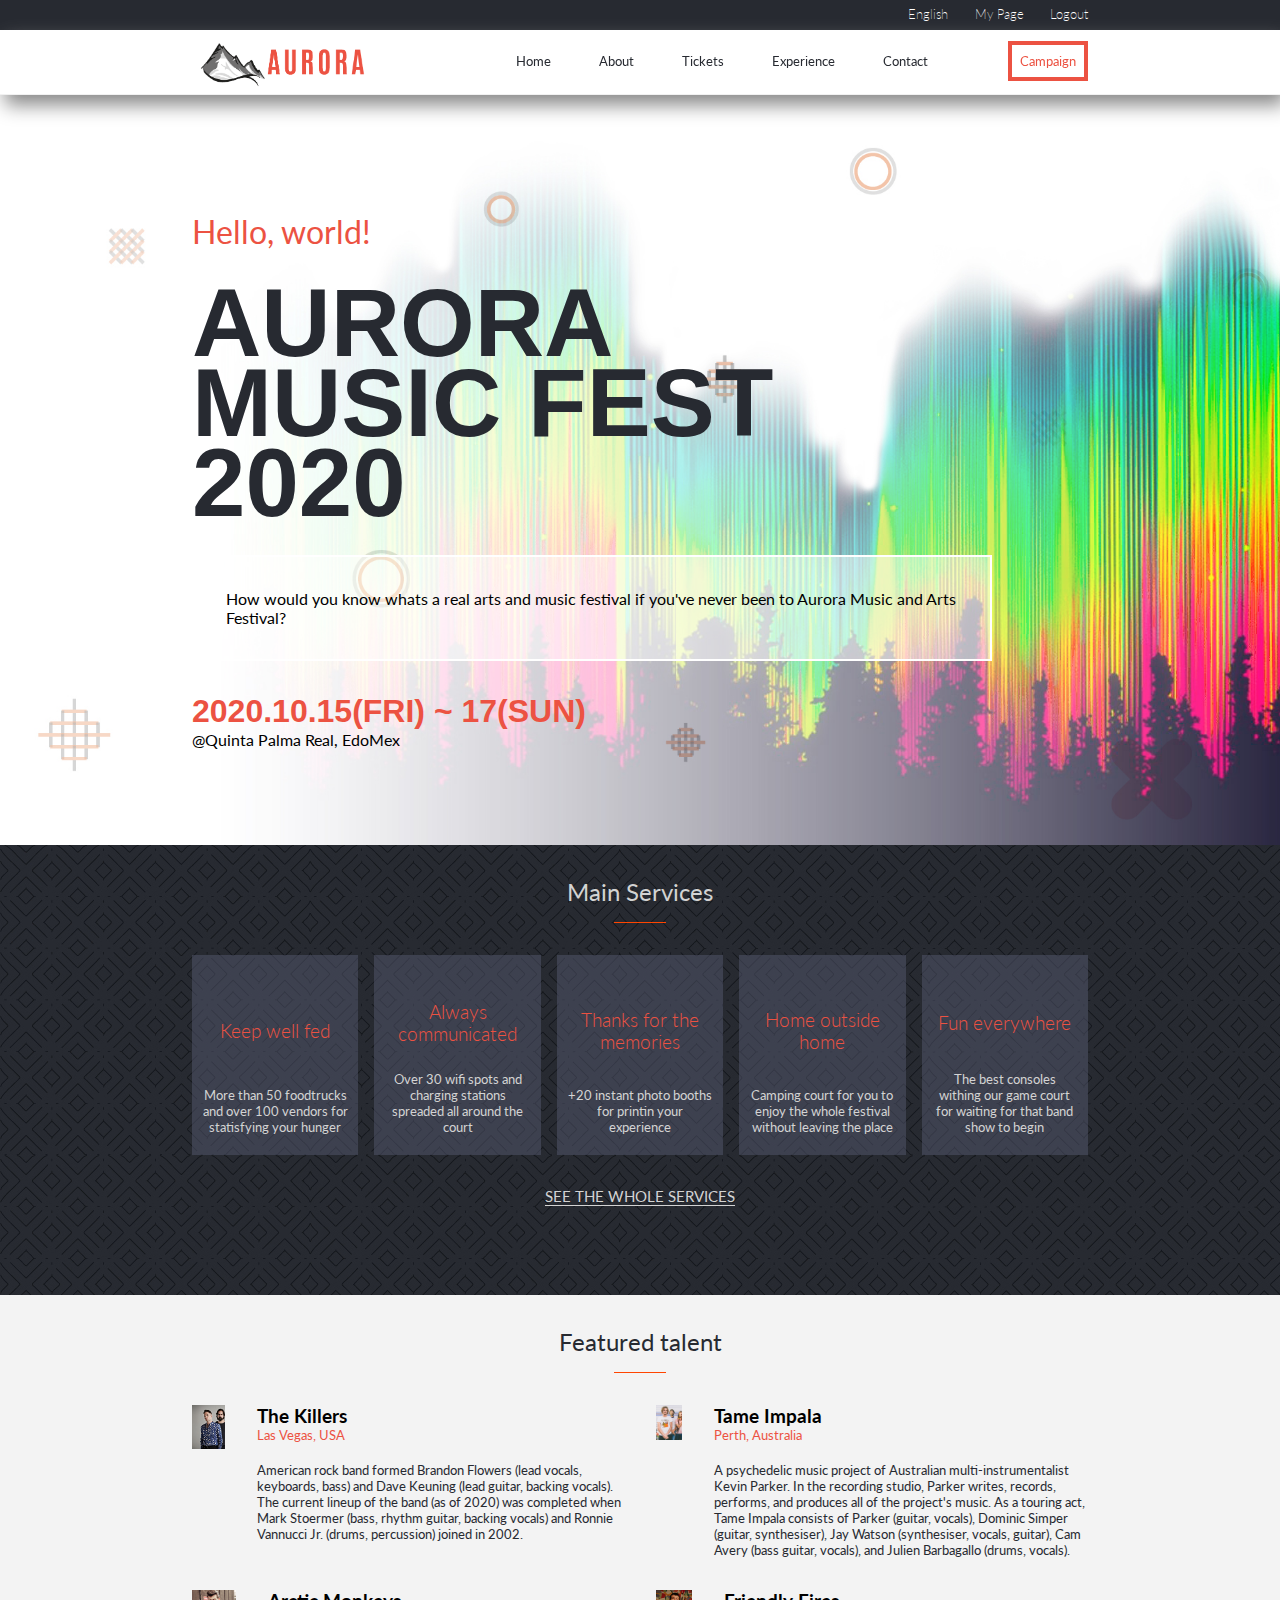
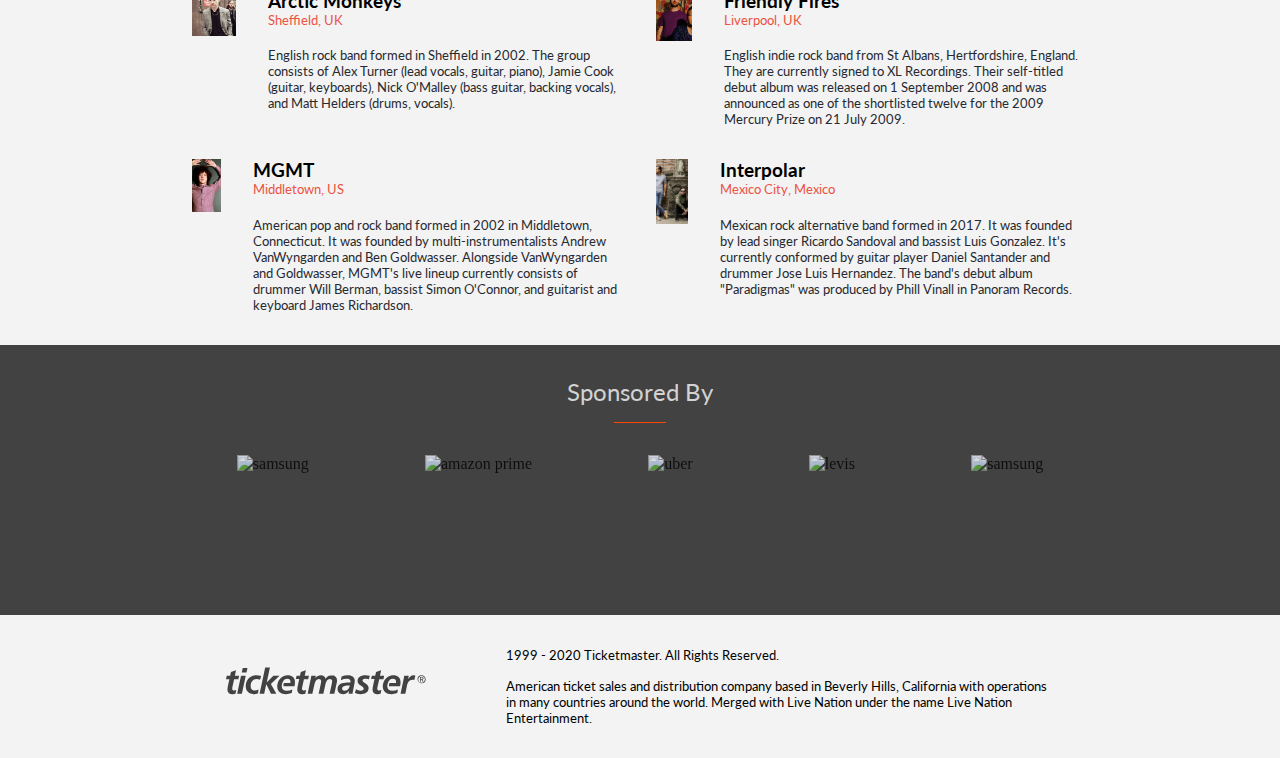
==== commit 1685f776: "Adjustet titles underline" ====
--- a/index.html
+++ b/index.html
@@ -63,7 +63,10 @@
     </section>
 
     <section class="program">
-      <h3 class="program-title">Main Services</h3>
+      <div class="title-wrapper">
+        <h3 class="program-title">Main Services</h3>
+        <div class="bottomline"></div>
+      </div>
       <div class="boxes">
         <div class="box">
           <i class="fas fa-hamburger fa-3x"></i>
@@ -91,138 +94,159 @@
           <p>The best consoles withing our game court for waiting for that band show to begin</p>
         </div>
       </div>
-      <a href="#">SEE THE WHOLE SERVICES</a>
+      <div class="see-more">
+        <a href="#">SEE THE WHOLE SERVICES</a>
+      </div>
     </section>
 
     <section class="line-up">
+      <div class="title-wrapper">
+        <h3 class="program-title dark">Featured talent</h3>
+        <div class="bottomline"></div>
+      </div>
+
       <div class="lineup-wrapper">
-        <h3 class="program-title dark">Featured talent</h3>
-
-        <div class="bands">
-
-          <div class="band">
-            <div class="band-imgwrapper">
-              <img src="img/band1.jpg" alt="band1" class="band-img">
-            </div>
-
-            <div class="band-info">
-              <h3>The Killers</h3>
-              <p class="toptext">
-                Las Vegas, USA
-              </p>
-              <p class="bottomtext">
-                American rock band formed Brandon Flowers (lead vocals,
-                keyboards, bass) and Dave Keuning (lead guitar, backing vocals). The current lineup of the band (as of
-                2020) was completed when Mark Stoermer (bass, rhythm guitar, backing vocals) and Ronnie Vannucci Jr.
-                (drums, percussion) joined in 2002.</p>
-            </div>
-          </div>
-
-          <div class="band">
-            <div class="band-imgwrapper">
-              <img src="img/band2.jpg" alt="band2" class="band-img">
-            </div>
-            <div class="band-info">
-              <h3>Tame Impala</h3>
-              <p class="toptext">
-                Perth, Australia
-              </p>
-              <p class="bottomtext">
-                A psychedelic music project of Australian multi-instrumentalist Kevin Parker. In the recording
-                studio, Parker writes, records, performs, and produces all of the project's music. As a touring act,
-                Tame Impala consists of Parker (guitar, vocals), Dominic Simper (guitar, synthesiser), Jay Watson
-                (synthesiser, vocals, guitar), Cam Avery (bass guitar, vocals), and Julien Barbagallo (drums, vocals).
-              </p>
-            </div>
-          </div>
-
-          <div class="band">
-            <div class="band-imgwrapper">
-              <img src="img/band3.jpg" alt="band3" class="band-img">
-            </div>
-            <div class="band-info">
-              <h3>Arctic Monkeys</h3>
-              <p class="toptext">
-                Sheffield, UK
-              </p>
-              <p class="bottomtext">
-                English rock band formed in Sheffield in 2002. The group consists of Alex Turner (lead vocals, guitar,
-                piano), Jamie Cook (guitar, keyboards), Nick O'Malley (bass guitar, backing vocals), and Matt Helders
-                (drums, vocals).</p>
-            </div>
-          </div>
-
-          <div class="band">
-            <div class="band-imgwrapper">
-              <img src="img/band4.jpg" alt="band4" class="band-img">
-            </div>
-            <div class="band-info">
-              <h3>Friendly Fires</h3>
-              <p class="toptext">
-                Liverpool, UK
-              </p>
-              <p class="bottomtext">
-                English indie rock band from St Albans, Hertfordshire, England. They are currently signed to XL
-                Recordings. Their self-titled debut album was released on 1 September 2008 and was announced as one
-                of the shortlisted twelve for the 2009 Mercury Prize on 21 July 2009.
-              </p>
-            </div>
-          </div>
-
-          <div class="band">
-            <div class="band-imgwrapper">
-              <img src="img/band5.jpg" alt="band4" class="band-img">
-            </div>
-            <div class="band-info">
-              <h3>MGMT</h3>
-              <p class="toptext">
-                Middletown, US
-              </p>
-              <p class="bottomtext">
-                American pop and rock band formed in 2002 in Middletown, Connecticut. It was founded by
-                multi-instrumentalists Andrew VanWyngarden and Ben Goldwasser. Alongside VanWyngarden and Goldwasser,
-                MGMT's live lineup currently consists of drummer Will Berman, bassist Simon O'Connor, and guitarist and
-                keyboard James Richardson.</p>
-            </div>
-          </div>
-
-          <div class="band">
-            <div class="band-imgwrapper">
-              <img src="img/band6.jpg" alt="band4" class="band-img">
-            </div>
-            <div class="band-info">
-              <h3>Interpolar</h3>
-              <p class="toptext">
-                Mexico City, Mexico
-              </p>
-              <p class="bottomtext">
-                Mexican rock alternative band formed in 2017. It was founded by lead singer Ricardo Sandoval and bassist Luis Gonzalez.
-                It's currently conformed by guitar player Daniel Santander and drummer Jose Luis Hernandez. The band's debut album "Paradigmas" was
-                produced by Phill Vinall in Panoram Records.
-              </p>
-            </div>
-          </div>
-
-        </div>
+
+        <div class="band">
+          <div class="band-imgwrapper">
+            <img src="img/band1.jpg" alt="band1" class="band-img">
+          </div>
+
+          <div class="band-info">
+            <h3>The Killers</h3>
+            <p class="toptext">
+              Las Vegas, USA
+            </p>
+            <p class="bottomtext">
+              American rock band formed Brandon Flowers (lead vocals,
+              keyboards, bass) and Dave Keuning (lead guitar, backing vocals). The current lineup of the band (as of
+              2020) was completed when Mark Stoermer (bass, rhythm guitar, backing vocals) and Ronnie Vannucci Jr.
+              (drums, percussion) joined in 2002.</p>
+          </div>
+        </div>
+
+        <div class="band">
+          <div class="band-imgwrapper">
+            <img src="img/band2.jpg" alt="band2" class="band-img">
+          </div>
+          <div class="band-info">
+            <h3>Tame Impala</h3>
+            <p class="toptext">
+              Perth, Australia
+            </p>
+            <p class="bottomtext">
+              A psychedelic music project of Australian multi-instrumentalist Kevin Parker. In the recording
+              studio, Parker writes, records, performs, and produces all of the project's music. As a touring act,
+              Tame Impala consists of Parker (guitar, vocals), Dominic Simper (guitar, synthesiser), Jay Watson
+              (synthesiser, vocals, guitar), Cam Avery (bass guitar, vocals), and Julien Barbagallo (drums, vocals).
+            </p>
+          </div>
+        </div>
+
+        <div class="band">
+          <div class="band-imgwrapper">
+            <img src="img/band3.jpg" alt="band3" class="band-img">
+          </div>
+          <div class="band-info">
+            <h3>Arctic Monkeys</h3>
+            <p class="toptext">
+              Sheffield, UK
+            </p>
+            <p class="bottomtext">
+              English rock band formed in Sheffield in 2002. The group consists of Alex Turner (lead vocals, guitar,
+              piano), Jamie Cook (guitar, keyboards), Nick O'Malley (bass guitar, backing vocals), and Matt Helders
+              (drums, vocals).</p>
+          </div>
+        </div>
+
+        <div class="band">
+          <div class="band-imgwrapper">
+            <img src="img/band4.jpg" alt="band4" class="band-img">
+          </div>
+          <div class="band-info">
+            <h3>Friendly Fires</h3>
+            <p class="toptext">
+              Liverpool, UK
+            </p>
+            <p class="bottomtext">
+              English indie rock band from St Albans, Hertfordshire, England. They are currently signed to XL
+              Recordings. Their self-titled debut album was released on 1 September 2008 and was announced as one
+              of the shortlisted twelve for the 2009 Mercury Prize on 21 July 2009.
+            </p>
+          </div>
+        </div>
+
+        <div class="band">
+          <div class="band-imgwrapper">
+            <img src="img/band5.jpg" alt="band4" class="band-img">
+          </div>
+          <div class="band-info">
+            <h3>MGMT</h3>
+            <p class="toptext">
+              Middletown, US
+            </p>
+            <p class="bottomtext">
+              American pop and rock band formed in 2002 in Middletown, Connecticut. It was founded by
+              multi-instrumentalists Andrew VanWyngarden and Ben Goldwasser. Alongside VanWyngarden and Goldwasser,
+              MGMT's live lineup currently consists of drummer Will Berman, bassist Simon O'Connor, and guitarist and
+              keyboard James Richardson.</p>
+          </div>
+        </div>
+
+        <div class="band">
+          <div class="band-imgwrapper">
+            <img src="img/band6.jpg" alt="band4" class="band-img">
+          </div>
+          <div class="band-info">
+            <h3>Interpolar</h3>
+            <p class="toptext">
+              Mexico City, Mexico
+            </p>
+            <p class="bottomtext">
+              Mexican rock alternative band formed in 2017. It was founded by lead singer Ricardo Sandoval and bassist
+              Luis Gonzalez.
+              It's currently conformed by guitar player Daniel Santander and drummer Jose Luis Hernandez. The band's
+              debut album "Paradigmas" was
+              produced by Phill Vinall in Panoram Records.
+            </p>
+          </div>
+        </div>
+
+
 
       </div>
     </section>
 
     <section class="sponsors">
+      <div class="title-wrapper">
+        <h3 class="program-title">Sponsored By</h3>
+        <div class="bottomline"></div>
+      </div>
+
       <div class="sponsors-wrapper">
-        <h3 class="program-title">Sponsored By</h3>
-        <ul class="sponsors-logos">
-          <li><img src="https://cdncc19.s3.amazonaws.com/img/corona-capital-capitulo-10-samsung.png" alt="samsung"
-              class="spon-logo"></li>
-          <li><img src="https://cdncc19.s3.amazonaws.com/img/corona-capital-capitulo-10-amazon.png" alt="amazon prime"
-              class="spon-logo"></li>
-          <li><img src="https://cdncc19.s3.amazonaws.com/img/corona-capital-capitulo-10-uber.png" alt="uber"
-              class="spon-logo"></li>
-          <li><img src="https://cdncc19.s3.amazonaws.com/img/corona-capital-capitulo-10-levis.png" alt="levis"
-              class="spon-logo"></li>
-          <li><img src="https://cdncc19.s3.amazonaws.com/img/corona-capital-capitulo-10-vans.png" alt="samsung"
-              class="spon-logo"></li>
-        </ul>
+
+        <div class="sponsors-logos">
+          <div class="sp-container">
+            <img src="https://cdncc19.s3.amazonaws.com/img/corona-capital-capitulo-10-samsung.png" alt="samsung"
+              class="spon-logo">
+          </div>
+          <div class="sp-container">
+            <img src="https://cdncc19.s3.amazonaws.com/img/corona-capital-capitulo-10-amazon.png" alt="amazon prime"
+              class="spon-logo">
+          </div>
+          <div class="sp-container">
+            <img src="https://cdncc19.s3.amazonaws.com/img/corona-capital-capitulo-10-uber.png" alt="uber"
+              class="spon-logo">
+          </div>
+          <div class="sp-container">
+            <img src="https://cdncc19.s3.amazonaws.com/img/corona-capital-capitulo-10-levis.png" alt="levis"
+              class="spon-logo">
+          </div>
+          <div class="sp-container">
+            <img src="https://cdncc19.s3.amazonaws.com/img/corona-capital-capitulo-10-vans.png" alt="samsung"
+              class="spon-logo">
+          </div>
+        </div>
       </div>
     </section>
   </main>
@@ -237,7 +261,8 @@
       </div>
       <div class="footer-info">
         <p>1999 - 2020 Ticketmaster. All Rights Reserved.</p><br>
-        <p>American ticket sales and distribution company based in Beverly Hills, California with operations in many
+        <p class="ticketmaster-info">American ticket sales and distribution company based in Beverly Hills, California
+          with operations in many
           countries around the world. Merged with Live Nation under the name Live Nation Entertainment.
         </p>
       </div>
--- a/style.css
+++ b/style.css
@@ -174,9 +174,13 @@
 .program {
   background-image: url(img/programbg.jpg);
   min-height: 50vh;
-  display: flex;
-  flex-direction: column;
-  align-items: center;
+  padding-bottom: 2rem;
+}
+
+.see-more {
+  width: 30%;
+  margin: 0 auto;
+  text-align: center;
 }
 
 .program a {
@@ -187,7 +191,14 @@
   margin-bottom: 2rem;
 }
 
+.title-wrapper {
+  width: 20%;
+  margin: 0 auto;
+}
+
 .program-title {
+  text-align: center;
+  margin: 0 auto;
   color: #d3d3d3;
   padding-bottom: 1rem;
   position: relative;
@@ -196,21 +207,18 @@
   padding-top: 2rem;
 }
 
-.program-title::before {
-  content: "";
-  position: absolute;
-  bottom: 0;
-  left: 3rem;
-  height: 1px;
-  width: 30%;  /* or 100px */
-  border-bottom: 1px solid #ec5242;
+.bottomline {
+  width: 20%;
+  margin: 0 auto;
+  border-bottom: 1px solid orangered;
 }
 
 .boxes {
   width: 70%;
   margin: 0 auto;
-  display: flex;
-  justify-content: space-between;
+  display: grid;
+  grid-template-columns: repeat(5, 1fr);
+  grid-gap: 1rem;
   padding: 2rem 0;
 }
 
@@ -222,7 +230,6 @@
   text-align: center;
   background-color: rgba(84, 88, 110, 0.5);
   height: 200px;
-  max-width: 200px;
   padding: 20px 10px;
 }
 
@@ -257,18 +264,12 @@
 .lineup-wrapper {
   width: 70%;
   margin: 0 auto;
-  display: flex;
-  flex-direction: column;
-  align-items: center;
-  justify-content: space-around;
-  padding-bottom: 2rem;
-}
-
-.bands {
-  padding: 2rem 0;
   display: grid;
   grid-template-columns: 1fr 1fr;
-  grid-gap: 1rem;
+  justify-content: center;
+  padding-top: 2rem;
+  padding-bottom: 2rem;
+  grid-gap: 2rem;
 }
 
 .band {
@@ -278,7 +279,7 @@
 
 .band-imgwrapper {
   height: 120px;
-  width: 100px;
+  width: 150px;
   overflow: hidden;
 }
 
@@ -306,6 +307,7 @@
 
 .sponsors {
   background-color: #424242;
+  height: 30vh;
 }
 
 .sponsors-wrapper {
@@ -319,14 +321,20 @@
 }
 
 .sponsors-logos {
+  margin: 0 auto;
+  width: 90%;
   padding-top: 2rem;
-  display: flex;
+  justify-content: space-between;
+  display: flex;
+}
+
+.sp-container {
+  max-width: 150px;
 }
 
 .spon-logo {
-  width: 150px;
+  width: 100%;
   filter: opacity(80%);
-  margin: 0 2rem;
 }
 
 /* Footer */
@@ -340,17 +348,90 @@
   margin: 0 auto;
   display: flex;
   justify-content: center;
+  align-items: center;
   padding: 2rem 0;
 }
 
 .footer-logo {
-  padding-top: 1rem;
   width: 200px;
   fill: #424242;
 }
 
 .footer-info {
   width: 70%;
-  padding-left: 2rem;
-  font-size: 0.8rem;
-}
+  padding-left: 5rem;
+  font-size: 0.8rem;
+}
+
+/* MOBILE SIZE */
+
+@media (max-width: 768px) {
+  header,
+  .navbar {
+    display: none;
+  }
+
+  .hero-wrapper {
+    width: 90%;
+  }
+
+  .hero-inner h3 {
+    margin-bottom: 1rem;
+  }
+
+  .big-text {
+    font-size: 4rem;
+    line-height: 4rem;
+    margin: 0;
+  }
+
+  .exp {
+    margin: 1rem 0;
+  }
+
+  .date h2 {
+    font-size: 1rem;
+  }
+
+  .boxes {
+    width: 90%;
+    grid-template-columns: 1fr;
+  }
+
+  .lineup-wrapper {
+    width: 90%;
+    grid-template-columns: 1fr;
+  }
+
+  .box {
+    display: grid;
+    grid-template-columns: 1fr 3fr 4fr;
+    grid-gap: 15px;
+    text-align: start;
+    height: auto;
+  }
+
+  .box i {
+    font-size: 2rem;
+  }
+
+  .box h3 {
+    font-size: 15px;
+  }
+
+  .box p {
+    font-size: 12px;
+  }
+
+  .band-imgwrapper {
+    width: 180px;
+  }
+
+  .footer-info {
+    padding-left: 2rem;
+  }
+
+  .ticketmaster-info {
+    display: none;
+  }
+}
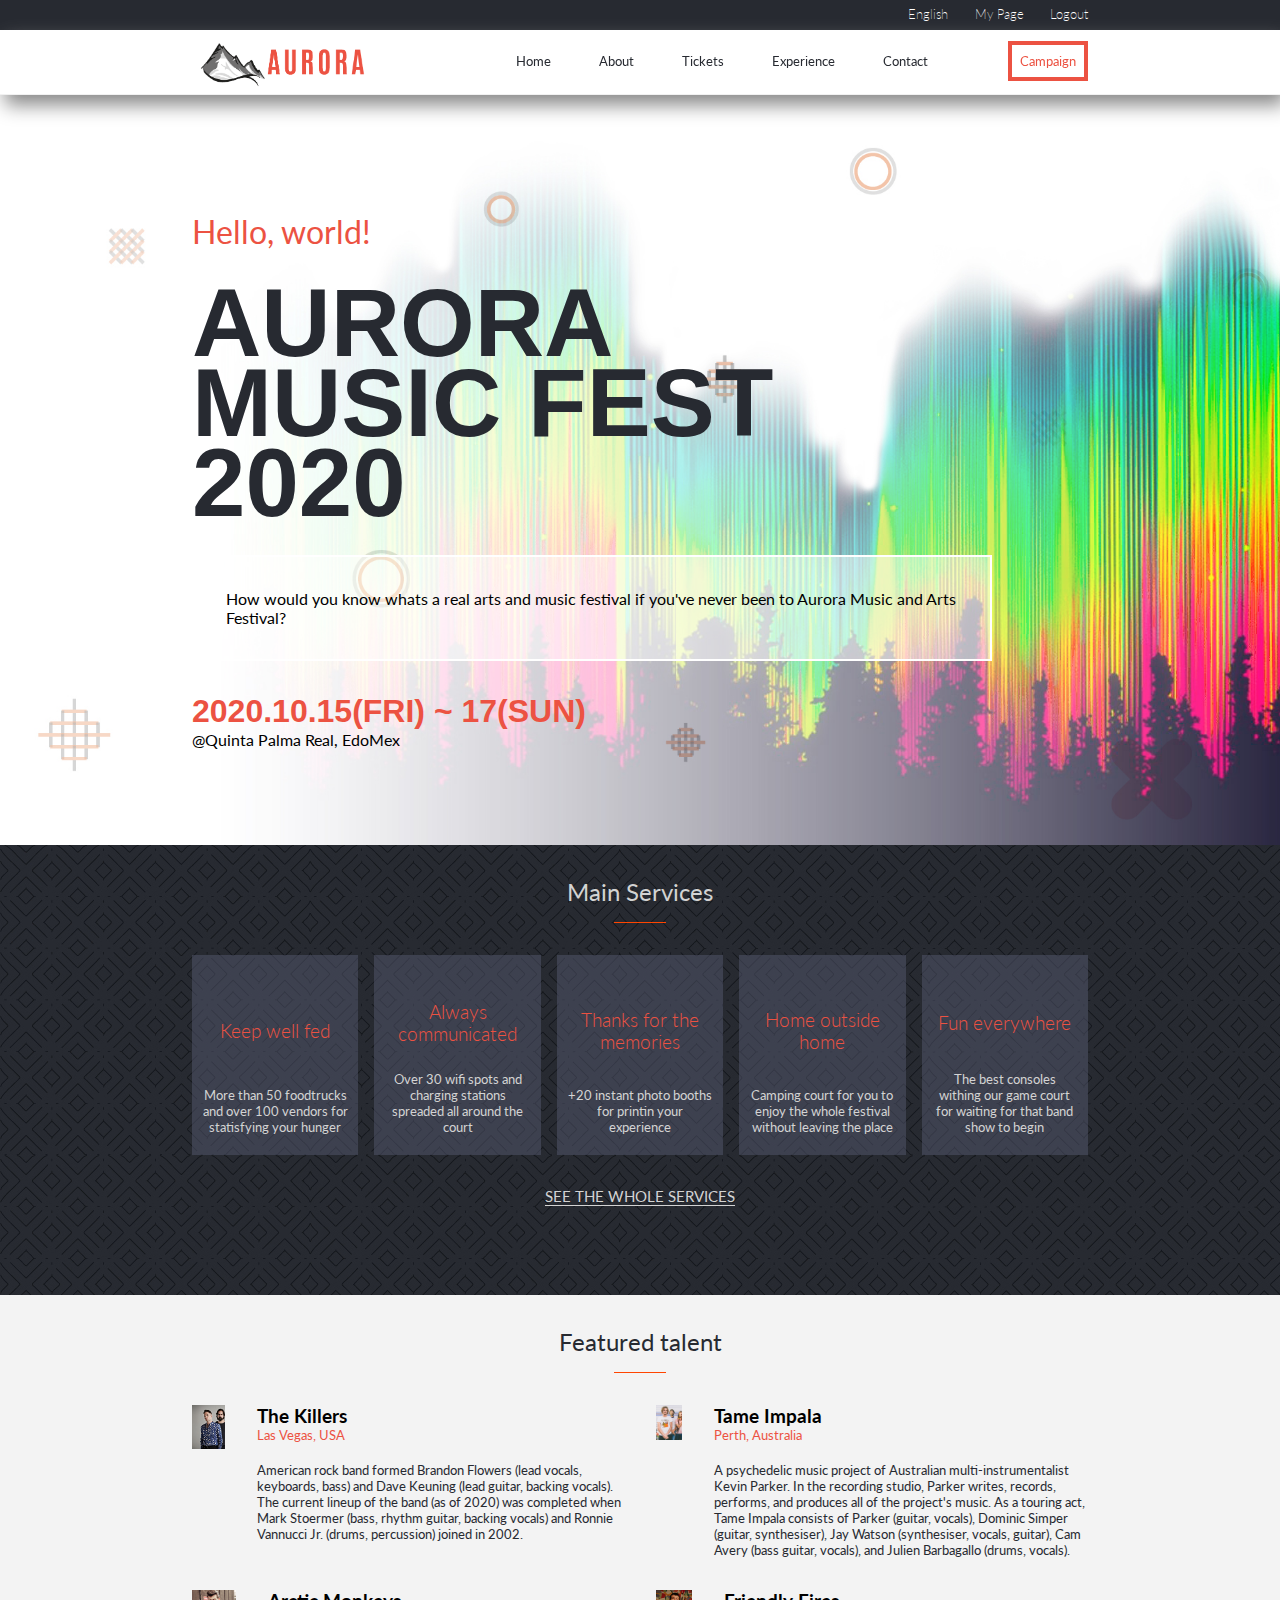
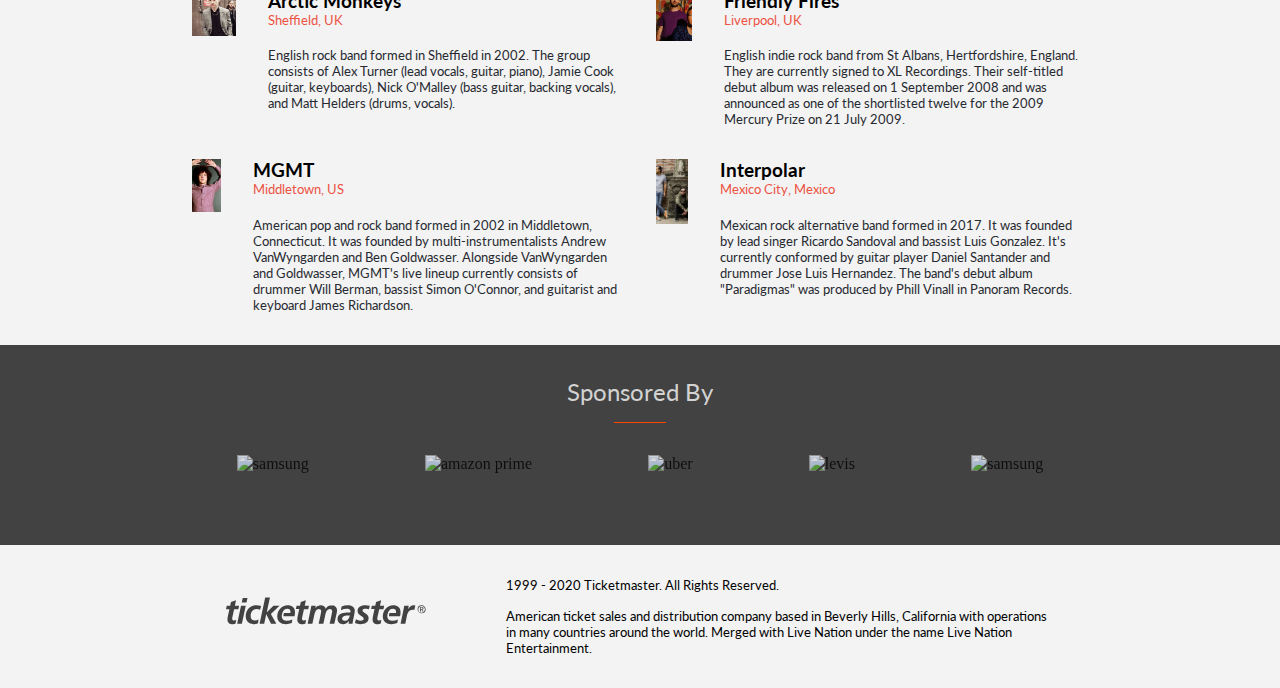
==== commit 314aca96: "Added section buttons for mobile display" ====
--- a/index.html
+++ b/index.html
@@ -47,7 +47,9 @@
   <main>
     <section class="hero">
       <div class="hero-wrapper">
+        <i class="fas fa-bars fa-3x"></i>
         <div class="hero-inner">
+          
           <h3>Hello, world!</h3>
           <h1 class="big-text">AURORA MUSIC FEST 2020</h1>
           <div class="exp">
@@ -94,6 +96,9 @@
           <p>The best consoles withing our game court for waiting for that band show to begin</p>
         </div>
       </div>
+      <button class="program-btn">
+        See schedule per day
+      </button>
       <div class="see-more">
         <a href="#">SEE THE WHOLE SERVICES</a>
       </div>
@@ -144,7 +149,7 @@
         </div>
 
         <div class="band">
-          <div class="band-imgwrapper">
+          <div class="band-imgwrapper dissapear">
             <img src="img/band3.jpg" alt="band3" class="band-img">
           </div>
           <div class="band-info">
@@ -159,7 +164,7 @@
           </div>
         </div>
 
-        <div class="band">
+        <div class="band disappear">
           <div class="band-imgwrapper">
             <img src="img/band4.jpg" alt="band4" class="band-img">
           </div>
@@ -176,7 +181,7 @@
           </div>
         </div>
 
-        <div class="band">
+        <div class="band disappear">
           <div class="band-imgwrapper">
             <img src="img/band5.jpg" alt="band4" class="band-img">
           </div>
@@ -193,7 +198,7 @@
           </div>
         </div>
 
-        <div class="band">
+        <div class="band disappear">
           <div class="band-imgwrapper">
             <img src="img/band6.jpg" alt="band4" class="band-img">
           </div>
@@ -211,10 +216,12 @@
             </p>
           </div>
         </div>
-
-
-
-      </div>
+        <button class="lineup-btn">MORE &nbsp;<i class="fas fa-chevron-down"></i></button>
+      </div>
+
+    
+
+
     </section>
 
     <section class="sponsors">
--- a/style.css
+++ b/style.css
@@ -121,6 +121,10 @@
 
 /* Hero */
 
+.fas.fa-bars {
+  display: none;
+}
+
 .hero {
   background-image: url(img/hero5.jpg);
   background-repeat: no-repeat;
@@ -247,6 +251,15 @@
   color: #d3d3d3;
 }
 
+.program-btn {
+  background-color: #ec5242;
+  color: white;
+  border: none;
+  padding: 30px 25px;
+  font-size: 1rem;
+  display: none;
+}
+
 /* Line up */
 
 .line-up {
@@ -303,11 +316,15 @@
   padding-top: 1.2rem;
 }
 
+.lineup-btn {
+  display: none;
+}
+
 /* Sponsors */
 
 .sponsors {
   background-color: #424242;
-  height: 30vh;
+  height: 200px;
 }
 
 .sponsors-wrapper {
@@ -373,6 +390,15 @@
 
   .hero-wrapper {
     width: 90%;
+    position: relative;
+  }
+
+  .fas.fa-bars {
+    display: block;
+    color: #272a31;
+    opacity: 80%;
+    position: absolute;
+    top: 2rem;
   }
 
   .hero-inner h3 {
@@ -393,12 +419,9 @@
     font-size: 1rem;
   }
 
+  /* Program Mobile */
+
   .boxes {
-    width: 90%;
-    grid-template-columns: 1fr;
-  }
-
-  .lineup-wrapper {
     width: 90%;
     grid-template-columns: 1fr;
   }
@@ -423,10 +446,52 @@
     font-size: 12px;
   }
 
+  .see-more {
+    display: none;
+  }
+
+  .program-btn {
+    display: block;
+    margin: 0 auto;
+  }
+
+  .program-btn:hover {
+    cursor: pointer;
+  }
+
+  /* Line up Mobile */
+
+  .lineup-wrapper {
+    width: 90%;
+    grid-template-columns: 1fr;
+  }
+
   .band-imgwrapper {
     width: 180px;
   }
 
+  .band.disappear {
+    display: none;
+  }
+
+  .lineup-btn {
+    display: block;
+    width: 100%;
+    background: none;
+    border: 1px solid #d3d3d3;
+    padding: 20px;
+  }
+
+  .lineup-btn:hover {
+    cursor: pointer;
+  }
+
+  .fa-chevron-down {
+    color: #ec5242;
+  }
+
+  /* Footer Mobile */
+
   .footer-info {
     padding-left: 2rem;
   }
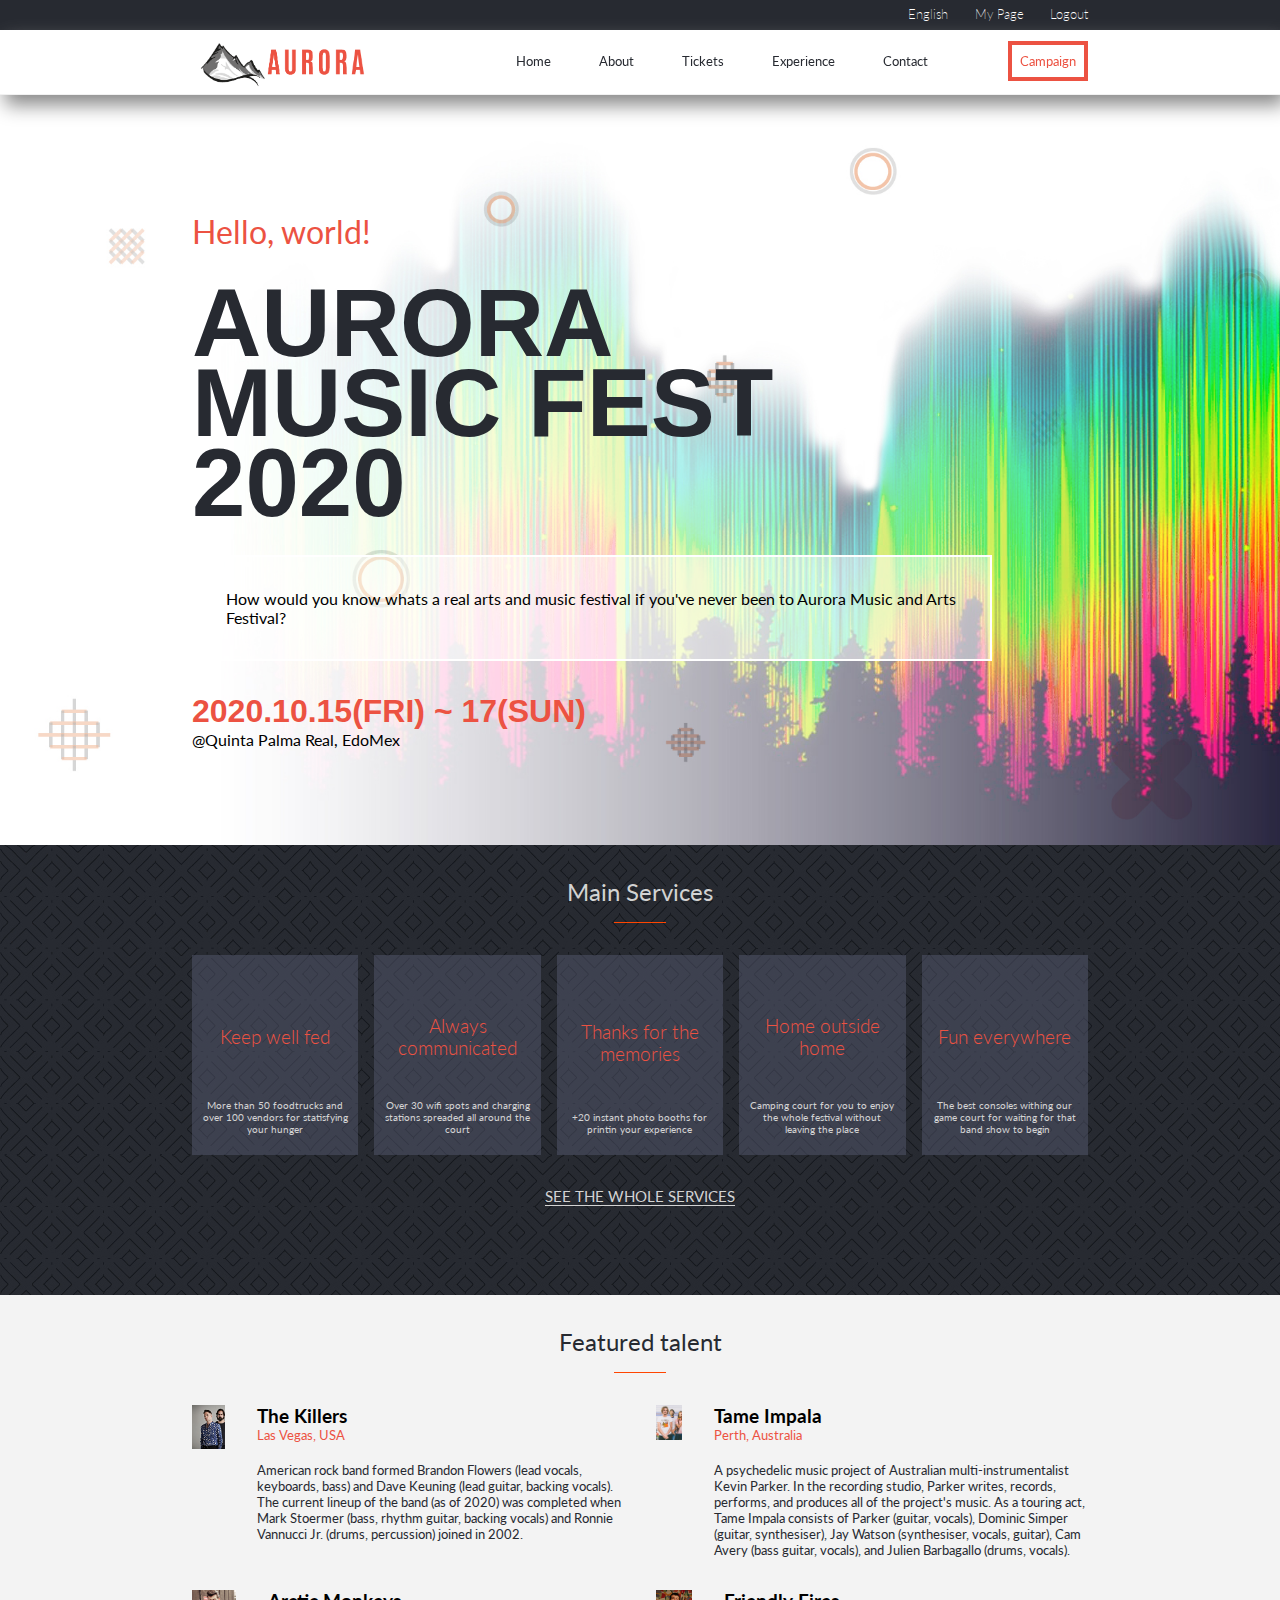
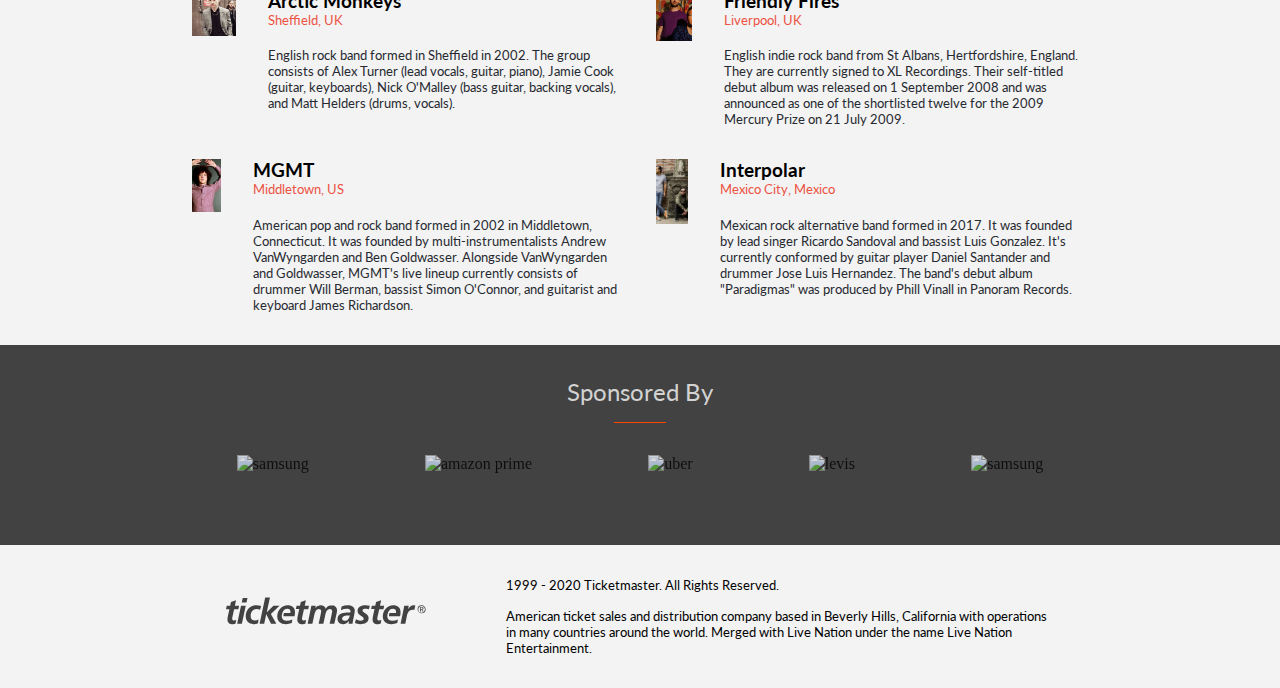
==== commit 7aa6fd43: "Updated README file" ====
--- a/index.html
+++ b/index.html
@@ -34,9 +34,9 @@
       </div>
       <div class="site-sections">
         <ul class="s-list">
-          <li><a href="" class="sl-item">Home</a></li>
-          <li><a href="" class="sl-item">About</a></li>
-          <li><a href="" class="sl-item">Tickets</a></li>
+          <li><a href="index.html" class="sl-item">Home</a></li>
+          <li><a href="about.html" class="sl-item">About</a></li>
+          <li><a href="tickets.html" class="sl-item">Tickets</a></li>
           <li><a href="#" class="sl-item">Experience</a></li>
           <li><a href="#" class="sl-item">Contact</a></li>
           <li><a href="#" class="sl-item campaign">Campaign</a></li>
@@ -50,7 +50,7 @@
         <i class="fas fa-bars fa-3x"></i>
         <div class="hero-inner">
           
-          <h3>Hello, world!</h3>
+          <h3 class="hello">Hello, world!</h3>
           <h1 class="big-text">AURORA MUSIC FEST 2020</h1>
           <div class="exp">
             <p>How would you know whats a real arts and music festival if you've never been to Aurora Music and Arts
@@ -245,16 +245,17 @@
             <img src="https://cdncc19.s3.amazonaws.com/img/corona-capital-capitulo-10-uber.png" alt="uber"
               class="spon-logo">
           </div>
-          <div class="sp-container">
+          <div class="sp-container disappear">
             <img src="https://cdncc19.s3.amazonaws.com/img/corona-capital-capitulo-10-levis.png" alt="levis"
               class="spon-logo">
           </div>
-          <div class="sp-container">
+          <div class="sp-container disappear">
             <img src="https://cdncc19.s3.amazonaws.com/img/corona-capital-capitulo-10-vans.png" alt="samsung"
               class="spon-logo">
           </div>
         </div>
       </div>
+
     </section>
   </main>
 
--- a/style.css
+++ b/style.css
@@ -32,8 +32,6 @@
 ul {
   list-style-type: none;
 }
-
-/* https://www.freepik.com/free-photo/hand-crowd-disco_1419713.htm#page=1&query=music%20festival&position=4 */
 
 header {
   background-color: #272a31;
@@ -119,6 +117,8 @@
   width: 100%;
 }
 
+/* ----- MAIN PAGE ----- */
+
 /* Hero */
 
 .fas.fa-bars {
@@ -133,11 +133,41 @@
   height: 750px;
 }
 
+.ghost-title {
+  display: none;
+}
+
+.hero.tickets {
+  height: 50px;
+  background-image: none;
+  background-color: #f5f5f5;
+}
+
+.hero.about {
+  background-image: url(img/hero5b.jpg);
+}
+
 .hero-wrapper {
   width: 70%;
   height: inherit;
   margin: 0 auto;
   position: relative;
+}
+
+.route {
+  position: absolute;
+  width: 200px;
+  display: flex;
+  align-items: center;
+  justify-content: space-around;
+  font-size: 0.8rem;
+  top: 2rem;
+  right: 0;
+  font-family: 'Lato', sans-serif;
+}
+
+.fa-chevron-right {
+  color: #ec5242;
 }
 
 .hero-inner {
@@ -145,11 +175,19 @@
   bottom: 6rem;
 }
 
-.hero-wrapper h3 {
+.hero-inner.about {
+  text-align: center;
+}
+
+.hello {
   color: #ec5242;
   font-size: 2rem;
   font-weight: 400;
   margin-bottom: 2rem;
+}
+
+.hello-disappear {
+  display: none;
 }
 
 .big-text {
@@ -160,6 +198,12 @@
   max-width: 700px;
 }
 
+.big-text.about {
+  font-size: 5rem;
+  color: #ec5242;
+  max-width: initial;
+}
+
 .exp {
   border: 2px solid white;
   background-color: rgba(255, 255, 255, 0.5);
@@ -168,9 +212,107 @@
   padding: 2rem;
 }
 
+.exp.about {
+  max-width: initial;
+}
+
 .date h2 {
   color: #ec5242;
   font-size: 2rem;
+}
+
+.contact-mail {
+  padding-top: 10px;
+  color: #272a31;
+  font-weight: 600;
+  text-decoration: underline;
+  cursor: pointer;
+}
+
+.tickets-step {
+  margin: 0 auto;
+  margin-top: 2rem;
+  border: 1px solid #d3d3d3;
+  padding: 1rem 0;
+  border-radius: 30px;
+  width: 50%;
+}
+
+.tickets-step span {
+  color: #ec5242;
+}
+
+.fa-square-full {
+  color: #ec5242;
+  font-size: 0.5rem;
+  transform: rotateZ(45deg);
+}
+
+.tickets-tablewrapper {
+  margin: 2rem;
+  border: 1px dashed rgb(96, 142, 240);
+  padding: 1rem;
+  overflow-x: auto;
+}
+
+.tickets-table {
+  border: 1px dashed #ec5242;
+  width: 100%;
+  font-family: 'Lato', sans-serif;
+}
+
+th,
+td {
+  padding: 2rem;
+}
+
+.top-row {
+  background-color: #ebebeb;
+}
+
+.nth-row {
+  background-color: white;
+}
+
+.price {
+  color: #ec5242;
+}
+
+.radiobtn {
+  padding-top: 1rem;
+  display: block;
+}
+
+.wristbands {
+  border: 1px solid #d3d3d3;
+  margin-top: 2rem;
+  margin-bottom: 2rem;
+}
+
+.wristband-top {
+  background-color: #ebebeb;
+  height: 50px;
+}
+
+.wristband-bottom {
+  background-color: #fff;
+  padding: 2rem 0;
+}
+
+.wristband-select {
+  width: 70%;
+  margin: 0 auto;
+  display: flex;
+  justify-content: space-between;
+  align-items: center;
+  font-family: 'Lato', sans-serif;
+  font-size: 15px;
+}
+
+.radiobtn.wristbands {
+  display: inline-block;
+  border: none;
+  margin-left: 1rem;
 }
 
 /* Program */
@@ -247,7 +389,7 @@
 }
 
 .box p {
-  font-size: 0.8rem;
+  font-size: 0.8vw;
   color: #d3d3d3;
 }
 
@@ -260,6 +402,20 @@
   display: none;
 }
 
+.program-btn.wristbands {
+  display: block;
+  margin: 0 auto;
+  padding: 30px 60px;
+}
+
+.program-btn:hover {
+  cursor: pointer;
+}
+
+.hero-wrapper.about p {
+  color: #5a5a5a;
+}
+
 /* Line up */
 
 .line-up {
@@ -320,6 +476,68 @@
   display: none;
 }
 
+/* About */
+
+.about-logo {
+  border-top: 1px solid #d3d3d3;
+  border-bottom: 1px solid #d3d3d3;
+}
+
+.about-logo.tickets {
+  border-top: none;
+  background-color: #f5f5f5;
+}
+
+.about-logowrapper {
+  border: none;
+  width: 70%;
+  margin: 0 auto;
+  font-size: 0.8rem;
+  text-align: center;
+  padding: 2rem 5rem;
+}
+
+.about-logo.img {
+  border: 1px solid #d3d3d3;
+  max-width: 500px;
+  margin: 2rem auto;
+}
+
+.aurora-about-logo {
+  width: 100%;
+}
+
+/* See past */
+.see-past {
+  padding-bottom: 2rem;
+}
+
+.see-past-img {
+  width: 70%;
+  margin: 0 auto;
+  display: grid;
+  grid-template-columns: 1fr 1fr;
+  grid-gap: 20px;
+  justify-content: center;
+  justify-self: center;
+}
+
+.past-ed1 {
+  background-image: linear-gradient(115deg, rgba(252, 64, 7, 0.6), rgba(185, 53, 0, 0.5)), url(img/past-ed1.jpg);
+  background-size: cover;
+  background-position: center;
+  height: 240px;
+  color: white;
+  text-align: center;
+  display: flex;
+  flex-direction: column;
+  justify-content: center;
+}
+
+.past-ed1.two {
+  background-image: linear-gradient(115deg, rgba(252, 64, 7, 0.6), rgba(185, 53, 0, 0.5)), url(img/past-ed2.jpg);
+}
+
 /* Sponsors */
 
 .sponsors {
@@ -327,6 +545,10 @@
   height: 200px;
 }
 
+.sponsors.about {
+  display: none;
+}
+
 .sponsors-wrapper {
   width: 70%;
   margin: 0 auto;
@@ -354,10 +576,19 @@
   filter: opacity(80%);
 }
 
+.sponsors-wrapper.appear {
+  display: none;
+}
+
 /* Footer */
 
 footer {
   background-color: #f3f3f3;
+}
+
+.footer.about {
+  background-color: #272a31;
+  color: #d3d3d3;
 }
 
 .footer-box {
@@ -372,6 +603,10 @@
 .footer-logo {
   width: 200px;
   fill: #424242;
+}
+
+.footer.about .footer-logo {
+  fill: white;
 }
 
 .footer-info {
@@ -401,8 +636,19 @@
     top: 2rem;
   }
 
-  .hero-inner h3 {
-    margin-bottom: 1rem;
+  .route {
+    display: none;
+  }
+
+  .hero-inner.about {
+    margin-top: 2rem;
+  }
+
+  .hello-disappear {
+    display: block;
+    color: #ec5242;
+    font-size: 1.4rem;
+    margin-bottom: 2rem;
   }
 
   .big-text {
@@ -411,8 +657,18 @@
     margin: 0;
   }
 
+  .big-text.about {
+    font-size: 10vw;
+    line-height: 4rem;
+  }
+
   .exp {
+    font-size: 1em;
     margin: 1rem 0;
+  }
+
+  .exp.about {
+    font-size: 12px;
   }
 
   .date h2 {
@@ -420,6 +676,10 @@
   }
 
   /* Program Mobile */
+
+  .title-wrapper {
+    width: 60%;
+  }
 
   .boxes {
     width: 90%;
@@ -455,8 +715,40 @@
     margin: 0 auto;
   }
 
-  .program-btn:hover {
-    cursor: pointer;
+  /* About Logo Mobile */
+  .about-logowrapper {
+    width: 100%;
+  }
+
+  /* Past Editions Mobile */
+
+  .see-past-img {
+    width: 90%;
+    grid-template-columns: 1fr;
+  }
+
+  /* Tickets Mobile */
+
+  .tickets-tablewrapper {
+    overflow-x: auto;
+  }
+
+  .wristband-select {
+    width: 100%;
+    margin: 0 auto;
+    flex-direction: column;
+  }
+
+  .about-logowrapper.tickets {
+    padding: 2rem 0;
+  }
+
+  .program-btn.wristbands {
+    padding: 30px 25px;
+  }
+
+  .tickets-step {
+    width: 90%;
   }
 
   /* Line up Mobile */
@@ -490,12 +782,37 @@
     color: #ec5242;
   }
 
+  /* Sponsors Mobile */
+
+  .sponsors {
+    height: 250px;
+  }
+
+  .sponsors-wrapper {
+    min-width: 200px;
+    max-width: 45%;
+    height: auto;
+  }
+
+  .sponsors-logos {
+    flex-flow: row wrap;
+    justify-content: center;
+  }
+
+  .sp-container {
+    max-width: 80px;
+  }
+
   /* Footer Mobile */
 
   .footer-info {
     padding-left: 2rem;
   }
 
+  .footer-box {
+    width: 90%;
+  }
+
   .ticketmaster-info {
     display: none;
   }
